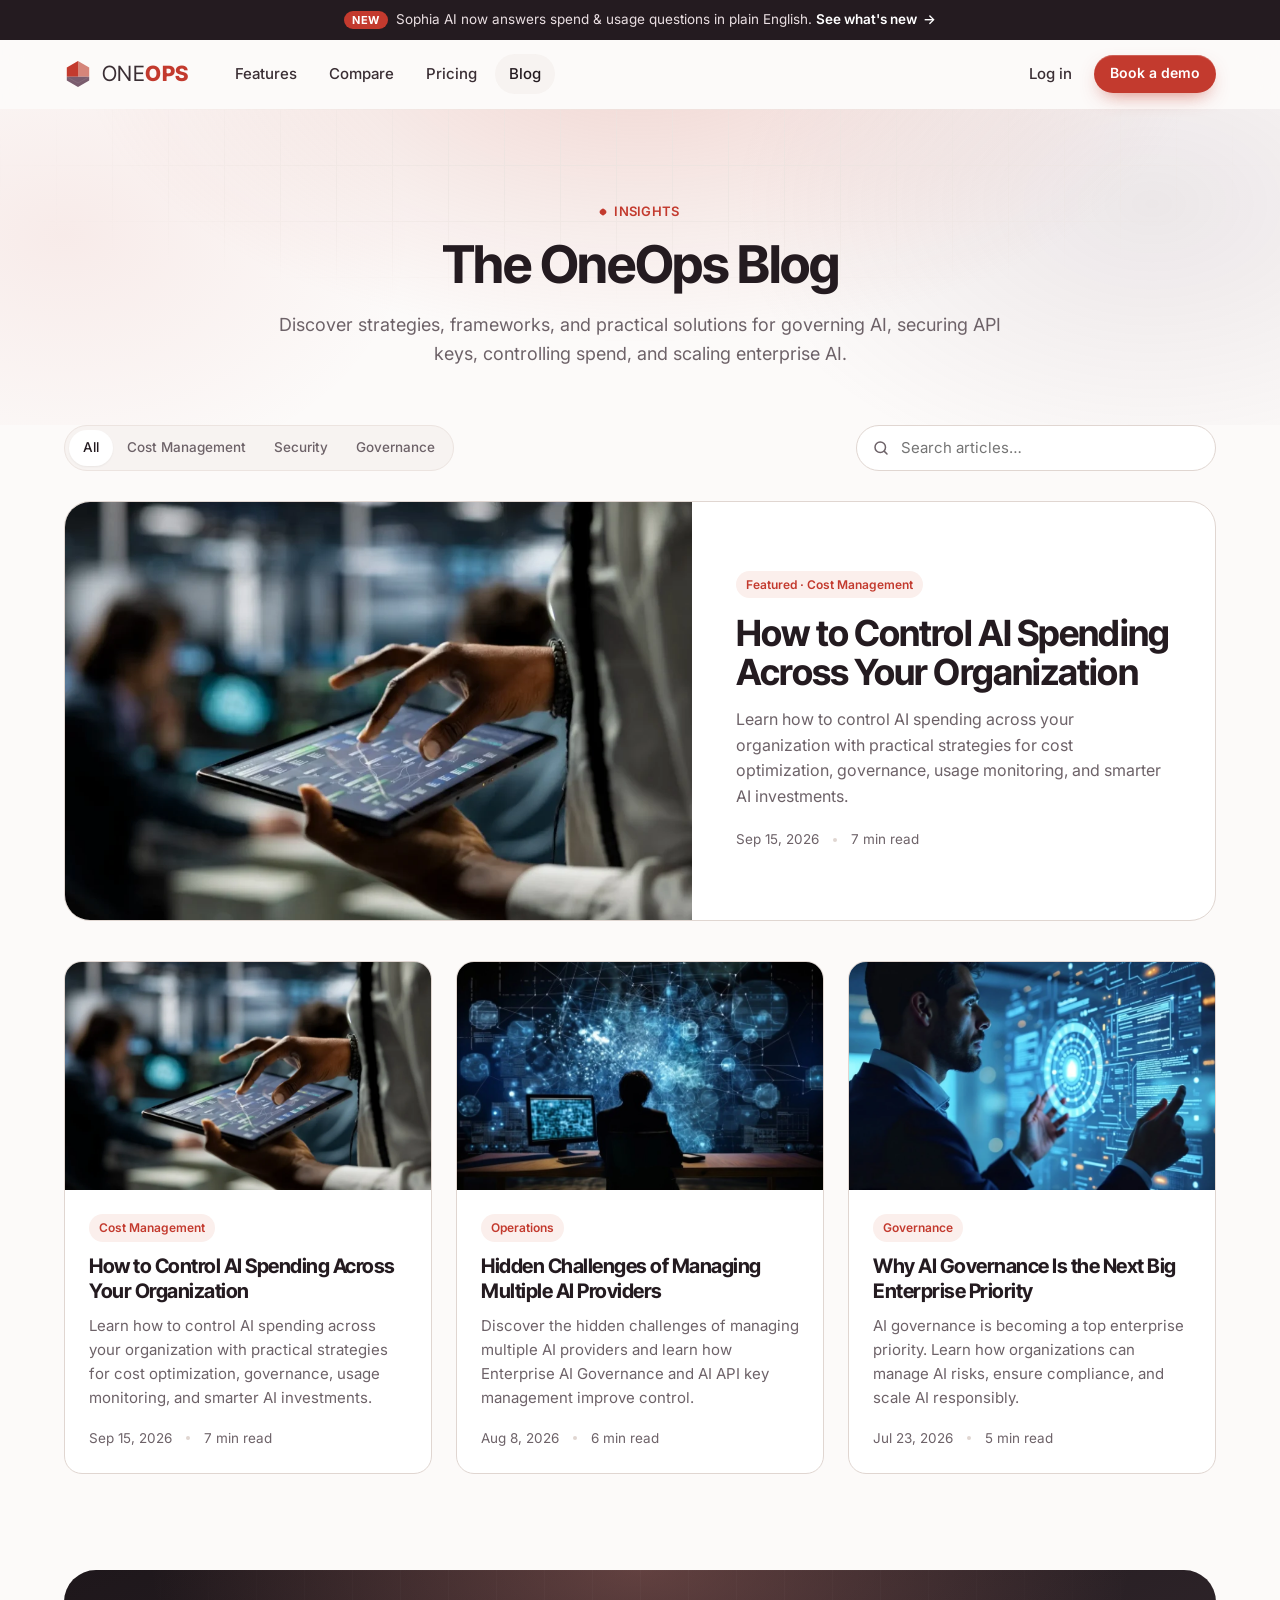
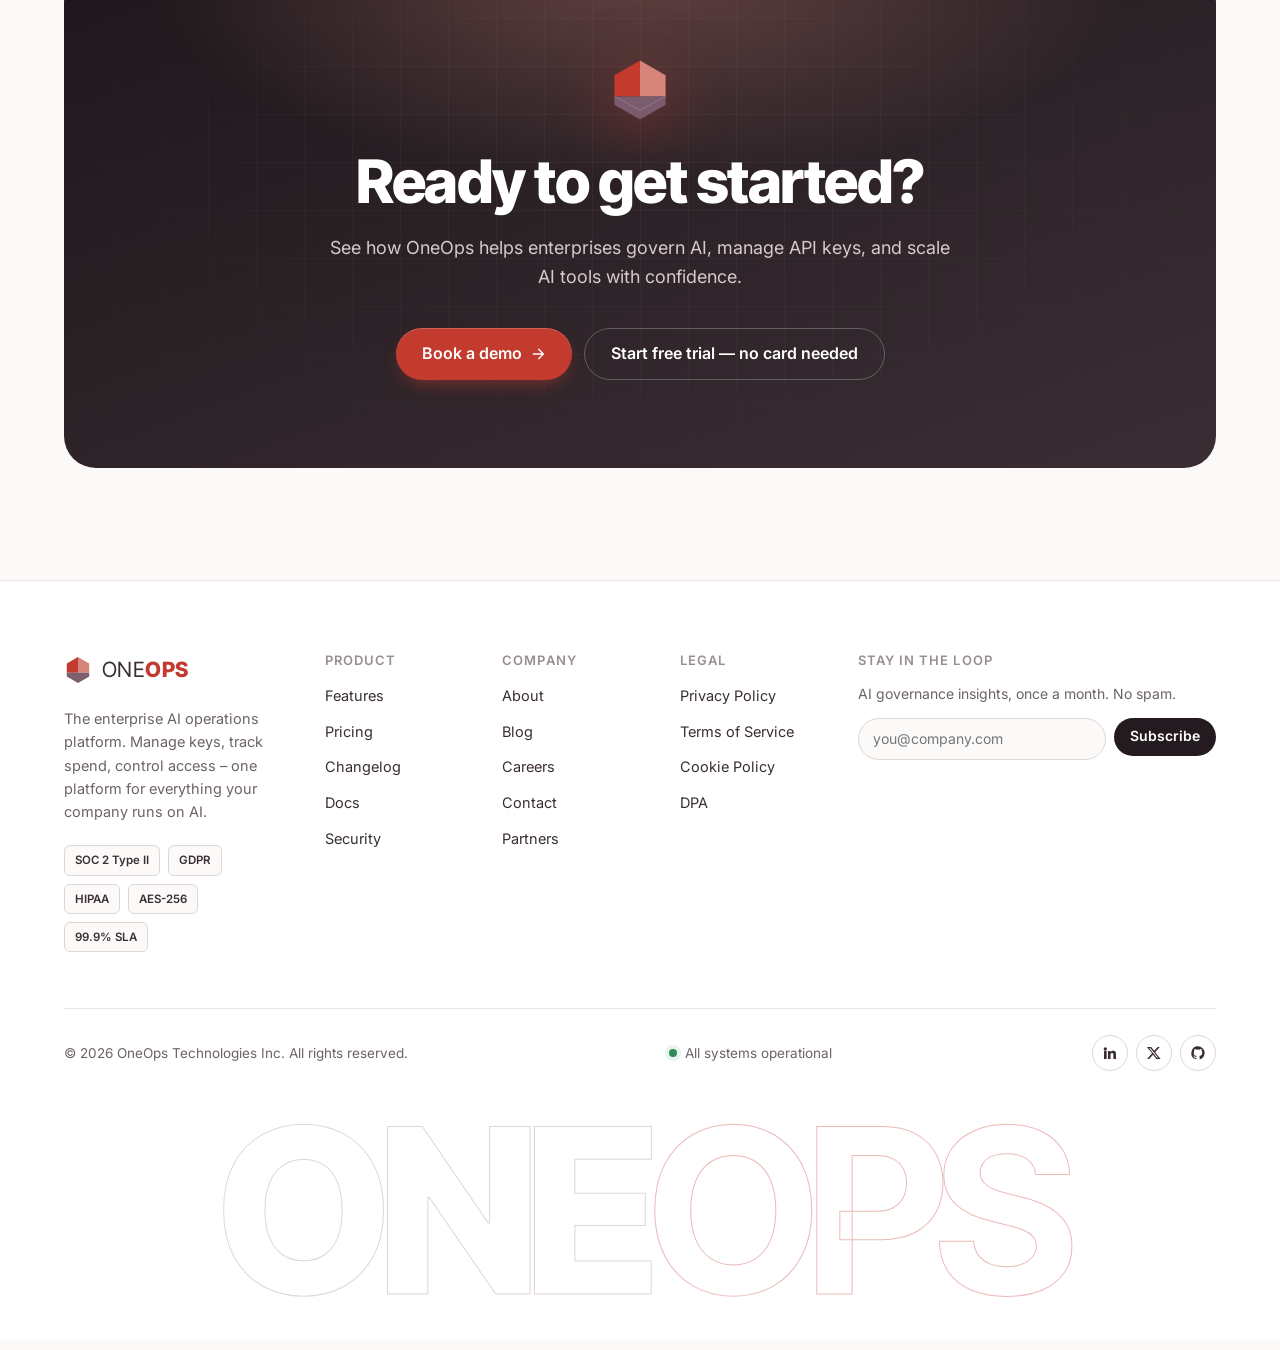
==== blog.html @ 37ca9981 "Add OneOps marketing website (HTML/CSS/JS) Static site for OneOps, the enterprise AI governance plat" ====
<!DOCTYPE html>
<html lang="en">
<head>
  <meta charset="utf-8">
  <meta name="viewport" content="width=device-width, initial-scale=1">
  <title>Blog | OneOps</title>
  <meta name="description" content="Discover strategies, frameworks, and practical solutions for governing AI, securing API keys, controlling spend, and scaling enterprise AI.">
  <meta name="theme-color" content="#C33A2E">
  <link rel="icon" type="image/png" href="img/favicon.png">
  <link rel="preconnect" href="https://fonts.googleapis.com">
  <link rel="preconnect" href="https://fonts.gstatic.com" crossorigin>
  <link href="https://fonts.googleapis.com/css2?family=Inter:wght@400;500;600;700&family=Inter+Tight:wght@500;600;700;800&family=JetBrains+Mono:wght@400;500;600&display=swap" rel="stylesheet">
  <link rel="stylesheet" href="css/style.css">
  <script src="js/main.js" defer></script>
  <script type="application/ld+json">
  {
    "@context": "https://schema.org",
    "@type": "Blog",
    "name": "The OneOps Blog",
    "url": "https://oneops.pro/blog.html",
    "blogPost": [
      {
        "@type": "BlogPosting",
        "headline": "How to Control AI Spending Across Your Organization",
        "datePublished": "2026-09-15",
        "url": "https://oneops.pro/blog/how-to-control-ai-spending-across-your-organization.html"
      },
      {
        "@type": "BlogPosting",
        "headline": "Hidden Challenges of Managing Multiple AI Providers",
        "datePublished": "2026-08-08",
        "url": "https://oneops.pro/blog/hidden-challenges-of-managing-multiple-ai-providers.html"
      },
      {
        "@type": "BlogPosting",
        "headline": "Why AI Governance Is the Next Big Enterprise Priority",
        "datePublished": "2026-07-23",
        "url": "https://oneops.pro/blog/why-ai-governance-is-the-next-big-enterprise-priority.html"
      }
    ]
  }
  </script>
</head>
<body>
<div class="announce">
  <span class="tag">NEW</span><span class="hide-sm">Sophia AI now answers spend &amp; usage questions in plain English. </span><a href="index.html#beyond">See what's new <span aria-hidden="true">→</span></a>
</div>
<header class="nav" id="nav">
  <div class="container nav-inner">
    <a class="logo" href="index.html" aria-label="OneOps home">
      <svg viewBox="0 0 100 100" aria-hidden="true"><path d="M50 4 L90 27 L90 60 L50 60 Z" fill="#D5857A"/><path d="M50 4 L10 27 L10 60 L50 60 Z" fill="#C33A2E"/><path d="M10 60 L50 60 L90 60 L90 73 L50 96 L10 73 Z" fill="#7A5C6E"/><path d="M10 60 L50 82 L90 60" fill="none" stroke="#fff" stroke-opacity=".18" stroke-width="1.5"/></svg>
      <span>ONE</span><b>OPS</b>
    </a>
    <nav class="nav-links" aria-label="Primary">
      <a href="features.html">Features</a>
      <a href="index.html#compare">Compare</a>
      <a href="index.html#pricing">Pricing</a>
      <a href="blog.html" class="active" aria-current="page">Blog</a>
    </nav>
    <div class="nav-cta">
      <a class="login" href="https://app.oneops.pro">Log in</a>
      <button class="btn btn-primary btn-sm" data-open-demo>Book a demo</button>
    </div>
    <button class="nav-toggle" aria-label="Open menu" aria-expanded="false"><span></span></button>
  </div>
</header>

<main>
  <section class="page-hero">
    <div class="hero-bg"></div>
    <div class="hero-grid"></div>
    <div class="container">
      <div class="section-head reveal" style="margin-bottom:0">
        <span class="eyebrow">Insights</span>
        <h1 style="font-size:clamp(32px,4.4vw,52px);margin-top:14px;font-weight:700">The OneOps Blog</h1>
        <p>Discover strategies, frameworks, and practical solutions for governing AI, securing API keys, controlling spend, and scaling enterprise AI.</p>
      </div>
    </div>
  </section>

  <div class="container">
    <div class="blog-tools reveal">
      <div class="seg" role="group" aria-label="Filter by category">
        <button type="button" class="active">All</button>
        <button type="button">Cost Management</button>
        <button type="button">Security</button>
        <button type="button">Governance</button>
      </div>
      <label class="search">
        <svg viewBox="0 0 24 24" fill="none" stroke="currentColor" stroke-width="2" stroke-linecap="round" stroke-linejoin="round" aria-hidden="true"><circle cx="11" cy="11" r="7"/><path d="M20 20l-3.5-3.5"/></svg>
        <span class="sr-only">Search articles</span>
        <input type="search" id="blog-search" placeholder="Search articles…" autocomplete="off">
      </label>
    </div>

    <a class="featured-post reveal" href="blog/how-to-control-ai-spending-across-your-organization.html">
      <div class="img"><img src="img/blog-1-spend-control.webp" alt="How to Control AI Spending Across Your Organization" width="1200" height="750"></div>
      <div class="body">
        <span class="cat">Featured · Cost Management</span>
        <h2>How to Control AI Spending Across Your Organization</h2>
        <p>Learn how to control AI spending across your organization with practical strategies for cost optimization, governance, usage monitoring, and smarter AI investments.</p>
        <div class="post-meta"><time datetime="2026-09-15">Sep 15, 2026</time><span class="sep"></span><span>7 min read</span></div>
      </div>
    </a>

    <div class="post-grid">
      <a class="post-card reveal" href="blog/how-to-control-ai-spending-across-your-organization.html" data-title="how to control ai spending across your organization learn how to control ai spending across your organization with practical strategies for cost optimization, governance, usage monitoring, and smarter ai investments.">
          <div class="img"><img src="img/blog-1-spend-control.webp" alt="How to Control AI Spending Across Your Organization" loading="lazy" width="800" height="500"></div>
          <div class="body">
            <span class="cat">Cost Management</span>
            <h3>How to Control AI Spending Across Your Organization</h3>
            <p>Learn how to control AI spending across your organization with practical strategies for cost optimization, governance, usage monitoring, and smarter AI investments.</p>
            <div class="post-meta"><time datetime="2026-09-15">Sep 15, 2026</time><span class="sep"></span><span>7 min read</span></div>
          </div>
        </a>
      <a class="post-card reveal" href="blog/hidden-challenges-of-managing-multiple-ai-providers.html" data-title="hidden challenges of managing multiple ai providers discover the hidden challenges of managing multiple ai providers and learn how enterprise ai governance and ai api key management improve control.">
          <div class="img"><img src="img/blog-2-multi-provider.webp" alt="Hidden Challenges of Managing Multiple AI Providers" loading="lazy" width="800" height="500"></div>
          <div class="body">
            <span class="cat">Operations</span>
            <h3>Hidden Challenges of Managing Multiple AI Providers</h3>
            <p>Discover the hidden challenges of managing multiple AI providers and learn how Enterprise AI Governance and AI API key management improve control.</p>
            <div class="post-meta"><time datetime="2026-08-08">Aug 8, 2026</time><span class="sep"></span><span>6 min read</span></div>
          </div>
        </a>
      <a class="post-card reveal" href="blog/why-ai-governance-is-the-next-big-enterprise-priority.html" data-title="why ai governance is the next big enterprise priority ai governance is becoming a top enterprise priority. learn how organizations can manage ai risks, ensure compliance, and scale ai responsibly.">
          <div class="img"><img src="img/blog-3-ai-governance.webp" alt="Why AI Governance Is the Next Big Enterprise Priority" loading="lazy" width="800" height="500"></div>
          <div class="body">
            <span class="cat">Governance</span>
            <h3>Why AI Governance Is the Next Big Enterprise Priority</h3>
            <p>AI governance is becoming a top enterprise priority. Learn how organizations can manage AI risks, ensure compliance, and scale AI responsibly.</p>
            <div class="post-meta"><time datetime="2026-07-23">Jul 23, 2026</time><span class="sep"></span><span>5 min read</span></div>
          </div>
        </a>
    </div>
    <p class="no-results">No articles match your search.</p>
  </div>

  <div style="height:96px"></div>
  <section class="cta">
    <div class="container">
      <div class="cta-box reveal">
        <svg class="cta-mark" viewBox="0 0 100 100" aria-hidden="true"><path d="M50 4 L90 27 L90 60 L50 60 Z" fill="#D5857A"/><path d="M50 4 L10 27 L10 60 L50 60 Z" fill="#C33A2E"/><path d="M10 60 L50 60 L90 60 L90 73 L50 96 L10 73 Z" fill="#7A5C6E"/><path d="M10 60 L50 82 L90 60" fill="none" stroke="#fff" stroke-opacity=".18" stroke-width="1.5"/></svg>
        <h2>Ready to get started?</h2>
        <p>See how OneOps helps enterprises govern AI, manage API keys, and scale AI tools with confidence.</p>
        <div class="hero-ctas">
          <button class="btn btn-primary" data-open-demo>Book a demo <svg viewBox="0 0 24 24" fill="none" stroke="currentColor" stroke-width="2" stroke-linecap="round" stroke-linejoin="round"><path d="M5 12h14M13 5l7 7-7 7"/></svg></button>
          <button class="btn btn-outline-light" data-open-demo>Start free trial — no card needed</button>
        </div>
      </div>
    </div>
  </section>
</main>

<footer class="footer">
  <div class="container">
    <div class="footer-top">
      <div class="footer-brand">
        <a class="logo" href="index.html"><svg viewBox="0 0 100 100" aria-hidden="true"><path d="M50 4 L90 27 L90 60 L50 60 Z" fill="#D5857A"/><path d="M50 4 L10 27 L10 60 L50 60 Z" fill="#C33A2E"/><path d="M10 60 L50 60 L90 60 L90 73 L50 96 L10 73 Z" fill="#7A5C6E"/><path d="M10 60 L50 82 L90 60" fill="none" stroke="#fff" stroke-opacity=".18" stroke-width="1.5"/></svg><span>ONE</span><b>OPS</b></a>
        <p>The enterprise AI operations platform. Manage keys, track spend, control access – one platform for everything your company runs on AI.</p>
        <div class="badges"><span>SOC 2 Type II</span><span>GDPR</span><span>HIPAA</span><span>AES-256</span><span>99.9% SLA</span></div>
      </div>
      <div>
        <h4>Product</h4>
        <ul><li><a href="features.html">Features</a></li><li><a href="index.html#pricing">Pricing</a></li><li><a href="#">Changelog</a></li><li><a href="#">Docs</a></li><li><a href="index.html#security">Security</a></li></ul>
      </div>
      <div>
        <h4>Company</h4>
        <ul><li><a href="#">About</a></li><li><a href="blog.html">Blog</a></li><li><a href="#">Careers</a></li><li><a href="#" data-open-demo>Contact</a></li><li><a href="#">Partners</a></li></ul>
      </div>
      <div>
        <h4>Legal</h4>
        <ul><li><a href="#">Privacy Policy</a></li><li><a href="#">Terms of Service</a></li><li><a href="#">Cookie Policy</a></li><li><a href="#">DPA</a></li></ul>
      </div>
      <div class="newsletter">
        <h4>Stay in the loop</h4>
        <p>AI governance insights, once a month. No spam.</p>
        <form class="nl" novalidate>
          <input type="email" placeholder="you@company.com" aria-label="Work email" required>
          <button class="btn btn-dark btn-sm" type="submit">Subscribe</button>
        </form>
        <div class="msg" aria-live="polite"></div>
      </div>
    </div>
    <div class="footer-bottom">
      <span>© <span data-year>2026</span> OneOps Technologies Inc. All rights reserved.</span>
      <span class="status-dot">All systems operational</span>
      <div class="socials">
        <a href="#" aria-label="LinkedIn"><svg viewBox="0 0 24 24" fill="currentColor"><path d="M4.98 3.5a2.5 2.5 0 1 1 0 5 2.5 2.5 0 0 1 0-5zM3 9h4v12H3zM9 9h3.8v1.7h.05c.53-1 1.83-2.05 3.77-2.05C20.6 8.65 21 11.2 21 14.5V21h-4v-5.8c0-1.4 0-3.2-1.95-3.2S12.8 13.5 12.8 15.1V21H9z"/></svg></a>
        <a href="#" aria-label="X"><svg viewBox="0 0 24 24" fill="currentColor"><path d="M17.5 3h3.2l-7 8 8.2 10h-6.4l-5-6.2L4.8 21H1.6l7.5-8.6L1.2 3h6.6l4.5 5.7zm-1.1 16.2h1.8L6.7 4.7H4.8z"/></svg></a>
        <a href="#" aria-label="GitHub"><svg viewBox="0 0 24 24" fill="currentColor"><path d="M12 2a10 10 0 0 0-3.16 19.49c.5.09.68-.22.68-.48v-1.7c-2.78.6-3.37-1.34-3.37-1.34-.45-1.16-1.11-1.47-1.11-1.47-.91-.62.07-.6.07-.6 1 .07 1.53 1.03 1.53 1.03.9 1.52 2.34 1.08 2.91.83.09-.65.35-1.08.63-1.33-2.22-.25-4.55-1.11-4.55-4.94 0-1.09.39-1.98 1.03-2.68-.1-.25-.45-1.27.1-2.64 0 0 .84-.27 2.75 1.02a9.6 9.6 0 0 1 5 0c1.91-1.3 2.75-1.02 2.75-1.02.55 1.37.2 2.39.1 2.64.64.7 1.03 1.59 1.03 2.68 0 3.84-2.34 4.68-4.57 4.93.36.31.68.92.68 1.85v2.74c0 .27.18.58.69.48A10 10 0 0 0 12 2z"/></svg></a>
      </div>
    </div>
    <div class="footer-word" aria-hidden="true">ONE<b>OPS</b></div>
  </div>
</footer>

<div class="modal" id="demo-modal" role="dialog" aria-modal="true" aria-labelledby="demo-title" aria-hidden="true">
  <div class="modal-backdrop" data-close-modal></div>
  <div class="modal-dialog">
    <button class="modal-close" data-close-modal aria-label="Close"><svg viewBox="0 0 24 24" fill="none" stroke="currentColor" stroke-width="2.2" stroke-linecap="round"><path d="M6 6l12 12M18 6L6 18"/></svg></button>
    <aside class="modal-aside">
      <a class="logo" style="color:#fff"><svg viewBox="0 0 100 100" aria-hidden="true"><path d="M50 4 L90 27 L90 60 L50 60 Z" fill="#D5857A"/><path d="M50 4 L10 27 L10 60 L50 60 Z" fill="#C33A2E"/><path d="M10 60 L50 60 L90 60 L90 73 L50 96 L10 73 Z" fill="#7A5C6E"/><path d="M10 60 L50 82 L90 60" fill="none" stroke="#fff" stroke-opacity=".18" stroke-width="1.5"/></svg><span>ONE</span><b style="color:var(--salmon)">OPS</b></a>
      <h3>Get early access to OneOps</h3>
      <p>Be among the first to manage your enterprise AI stack.</p>
      <ul>
        <li><svg viewBox="0 0 24 24" fill="none" stroke="currentColor" stroke-width="2.4" stroke-linecap="round" stroke-linejoin="round"><path d="M20 6L9 17l-5-5"/></svg>A personalised 30-minute walkthrough</li>
        <li><svg viewBox="0 0 24 24" fill="none" stroke="currentColor" stroke-width="2.4" stroke-linecap="round" stroke-linejoin="round"><path d="M20 6L9 17l-5-5"/></svg>14-day free trial, no credit card required</li>
        <li><svg viewBox="0 0 24 24" fill="none" stroke="currentColor" stroke-width="2.4" stroke-linecap="round" stroke-linejoin="round"><path d="M20 6L9 17l-5-5"/></svg>Connect your first provider in minutes</li>
      </ul>
      <div class="mq">“We caught a $4,000 overage before it happened.”<b>Morgan K. · CTO, Series B SaaS</b></div>
    </aside>
    <div class="modal-form">
      <h4 id="demo-title">Book your demo</h4>
      <p>Tell us a little about your team and we’ll be in touch within one business day.</p>
      <form id="demo-form" novalidate>
        <div class="form-grid">
          <div class="field"><label for="f-name">Full name <i>*</i></label><input id="f-name" name="name" required autocomplete="name"><div class="err">Please enter your name.</div></div>
          <div class="field"><label for="f-email">Work email <i>*</i></label><input id="f-email" name="email" type="email" required autocomplete="email"><div class="err">Please enter a valid work email.</div></div>
          <div class="field"><label for="f-company">Company name <i>*</i></label><input id="f-company" name="company" required autocomplete="organization"><div class="err">Please enter your company.</div></div>
          <div class="field"><label for="f-role">Job title / role <i>*</i></label><input id="f-role" name="role" required placeholder="CTO, CISO, Head of IT…"><div class="err">Please enter your role.</div></div>
          <div class="field"><label for="f-phone">Phone number</label><input id="f-phone" name="phone" type="tel" autocomplete="tel"></div>
          <div class="field"><label for="f-site">Website</label><input id="f-site" name="website" placeholder="company.com"></div>
          <div class="field full"><label for="f-msg">Requirements</label><textarea id="f-msg" name="message" placeholder="AI governance, spend or compliance needs…"></textarea></div>
        </div>
        <div class="form-foot">
          <button class="btn btn-primary btn-block" type="submit">Request my demo</button>
          <small>By submitting, you agree to our Privacy Policy. We never share your data.</small>
        </div>
      </form>
      <div class="form-success" aria-live="polite">
        <div class="ok"><svg viewBox="0 0 24 24" fill="none" stroke="currentColor" stroke-width="2.6" stroke-linecap="round" stroke-linejoin="round"><path d="M20 6L9 17l-5-5"/></svg></div>
        <h4>You’re on the list!</h4>
        <p>Thanks — our team will reach out within one business day to schedule your demo.</p>
      </div>
    </div>
  </div>
</div>
</body>
</html>
---- css/style.css ----
/* =========================================================
   OneOps — Enterprise AI Governance Platform
   Palette derived from the OneOps logo
   ========================================================= */
:root {
  /* Brand (from logo) */
  --red: #C33A2E;
  --red-600: #A72F24;
  --red-700: #8C261D;
  --salmon: #D5857A;
  --blush: #F4DEDA;
  --blush-2: #FBEFEC;
  --mauve: #7A5C6E;
  --charcoal: #3A2E34;
  --cream: #F7F3F1;

  /* Neutrals */
  --bg: #FCFAF9;
  --surface: #FFFFFF;
  --surface-2: #F7F3F1;
  --ink: #241B20;
  --ink-2: #3A2E34;
  --muted: #6D6268;
  --muted-2: #988D92;
  --line: #ECE4E0;
  --line-2: #E0D6D1;

  /* Dark sections */
  --night: #1E171B;
  --night-2: #2A2126;
  --night-3: #3A2E34;
  --night-line: rgba(255, 255, 255, .09);
  --night-muted: #B7A9AF;

  /* Status */
  --ok: #2E8B57;
  --ok-bg: #E6F4EC;
  --warn: #B7791F;
  --warn-bg: #FCF1DE;

  --font: "Inter", system-ui, -apple-system, "Segoe UI", Roboto, sans-serif;
  --font-display: "Inter Tight", "Inter", system-ui, sans-serif;
  --font-mono: "JetBrains Mono", ui-monospace, SFMono-Regular, Menlo, monospace;

  --r-sm: 8px;
  --r: 12px;
  --r-lg: 18px;
  --r-xl: 26px;
  --shadow-sm: 0 1px 2px rgba(36, 27, 32, .06);
  --shadow: 0 1px 2px rgba(36, 27, 32, .05), 0 8px 24px -8px rgba(36, 27, 32, .12);
  --shadow-lg: 0 2px 4px rgba(36, 27, 32, .04), 0 30px 60px -20px rgba(58, 46, 52, .30);
  --container: 1200px;
  --ease: cubic-bezier(.2, .7, .2, 1);
}

*, *::before, *::after { box-sizing: border-box; }
html { scroll-behavior: smooth; -webkit-text-size-adjust: 100%; }
body {
  margin: 0;
  font-family: var(--font);
  font-size: 16px;
  line-height: 1.6;
  color: var(--ink);
  background: var(--bg);
  -webkit-font-smoothing: antialiased;
  text-rendering: optimizeLegibility;
  overflow-x: hidden;
}
img, svg, video { display: block; max-width: 100%; }
a { color: inherit; text-decoration: none; }
button { font: inherit; color: inherit; cursor: pointer; border: 0; background: none; }
input, select, textarea { font: inherit; color: inherit; }
h1, h2, h3, h4 { font-family: var(--font-display); color: var(--ink); margin: 0; letter-spacing: -0.025em; line-height: 1.1; }
p { margin: 0; }
ul { margin: 0; padding: 0; list-style: none; }
::selection { background: var(--blush); color: var(--red-700); }
:focus-visible { outline: 2px solid var(--red); outline-offset: 3px; border-radius: 6px; }

.container { width: 100%; max-width: var(--container); margin: 0 auto; padding: 0 24px; }
.sr-only { position: absolute; width: 1px; height: 1px; overflow: hidden; clip: rect(0 0 0 0); white-space: nowrap; }

/* ---------- Typography helpers ---------- */
.eyebrow {
  display: inline-flex; align-items: center; gap: 8px;
  font-size: 13px; font-weight: 600; letter-spacing: .02em;
  color: var(--red);
  text-transform: uppercase;
}
.eyebrow::before { content: ""; width: 6px; height: 6px; border-radius: 2px; background: currentColor; transform: rotate(45deg); }
.section-head { max-width: 760px; margin: 0 auto 56px; text-align: center; }
.section-head.left { margin-left: 0; text-align: left; }
.section-head h2 { font-size: clamp(32px, 4.4vw, 52px); margin-top: 14px; font-weight: 700; }
.section-head p { margin-top: 18px; font-size: 18px; color: var(--muted); }
.text-red { color: var(--red); }
.grad-text {
  background: linear-gradient(100deg, var(--red) 10%, var(--salmon) 55%, var(--mauve) 100%);
  -webkit-background-clip: text; background-clip: text; color: transparent;
}

/* ---------- Buttons ---------- */
.btn {
  display: inline-flex; align-items: center; justify-content: center; gap: 8px;
  height: 46px; padding: 0 22px; border-radius: 999px;
  font-weight: 600; font-size: 15px; white-space: nowrap;
  transition: transform .2s var(--ease), background .2s, box-shadow .2s, color .2s, border-color .2s;
}
.btn svg { width: 16px; height: 16px; transition: transform .2s var(--ease); }
.btn:hover svg { transform: translateX(3px); }
.btn-primary { background: var(--red); color: #fff; box-shadow: 0 1px 0 rgba(255,255,255,.2) inset, 0 8px 20px -8px rgba(195, 58, 46, .7); }
.btn-primary:hover { background: var(--red-600); transform: translateY(-1px); }
.btn-dark { background: var(--ink); color: #fff; }
.btn-dark:hover { background: var(--charcoal); transform: translateY(-1px); }
.btn-ghost { background: var(--surface); color: var(--ink); border: 1px solid var(--line-2); }
.btn-ghost:hover { border-color: var(--ink); }
.btn-light { background: #fff; color: var(--ink); }
.btn-light:hover { background: var(--cream); transform: translateY(-1px); }
.btn-outline-light { color: #fff; border: 1px solid rgba(255,255,255,.25); }
.btn-outline-light:hover { border-color: #fff; }
.btn-sm { height: 38px; padding: 0 16px; font-size: 14px; }
.btn-block { width: 100%; }

/* ---------- Announcement + Nav ---------- */
.announce {
  background: var(--ink); color: #EADFE2; font-size: 13.5px; text-align: center;
  padding: 9px 16px;
}
.announce a { color: #fff; font-weight: 600; display: inline-flex; gap: 6px; align-items: center; }
.announce a:hover { text-decoration: underline; }
.announce .tag { background: var(--red); color: #fff; border-radius: 999px; padding: 2px 8px; font-size: 11px; font-weight: 700; margin-right: 8px; letter-spacing: .04em; }

.nav {
  position: sticky; top: 0; z-index: 50;
  background: rgba(252, 250, 249, .78);
  backdrop-filter: saturate(160%) blur(14px);
  -webkit-backdrop-filter: saturate(160%) blur(14px);
  border-bottom: 1px solid transparent;
  transition: border-color .2s, background .2s;
}
.nav.scrolled { border-bottom-color: var(--line); background: rgba(252, 250, 249, .92); }
.nav-inner { display: flex; align-items: center; height: 68px; gap: 32px; }
.logo { display: inline-flex; align-items: center; gap: 10px; font-family: var(--font-display); font-size: 21px; letter-spacing: .02em; color: var(--ink-2); }
.logo svg { width: 28px; height: 28px; }
.logo b { color: var(--red); font-weight: 800; margin-left: -10px; }
.logo .wm { font-weight: 400; }
.nav-links { display: flex; gap: 4px; margin-right: auto; }
.nav-links a { padding: 8px 14px; border-radius: 999px; font-size: 15px; font-weight: 500; color: var(--ink-2); transition: background .2s, color .2s; }
.nav-links a:hover, .nav-links a.active { background: var(--surface-2); color: var(--ink); }
.nav-cta { display: flex; align-items: center; gap: 10px; }
.nav-cta .login { font-size: 15px; font-weight: 500; padding: 8px 12px; color: var(--ink-2); }
.nav-cta .login:hover { color: var(--red); }
.nav-toggle { display: none; width: 42px; height: 42px; border-radius: 10px; align-items: center; justify-content: center; margin-left: auto; }
.nav-toggle span, .nav-toggle span::before, .nav-toggle span::after { display: block; width: 20px; height: 2px; background: var(--ink); border-radius: 2px; position: relative; transition: transform .25s, background .25s; }
.nav-toggle span::before, .nav-toggle span::after { content: ""; position: absolute; left: 0; }
.nav-toggle span::before { top: -6px; }
.nav-toggle span::after { top: 6px; }
.nav.open .nav-toggle span { background: transparent; }
.nav.open .nav-toggle span::before { transform: translateY(6px) rotate(45deg); }
.nav.open .nav-toggle span::after { transform: translateY(-6px) rotate(-45deg); }

/* ---------- Hero ---------- */
.hero { position: relative; padding: 84px 0 40px; overflow: hidden; }
.hero-bg {
  position: absolute; inset: 0; z-index: -1; pointer-events: none;
  background:
    radial-gradient(800px 420px at 50% -60px, rgba(213, 133, 122, .30), transparent 70%),
    radial-gradient(600px 400px at 90% 30%, rgba(122, 92, 110, .12), transparent 70%),
    radial-gradient(500px 360px at 5% 40%, rgba(195, 58, 46, .08), transparent 70%);
}
.hero-grid {
  position: absolute; inset: 0; z-index: -1; pointer-events: none;
  background-image: linear-gradient(var(--line) 1px, transparent 1px), linear-gradient(90deg, var(--line) 1px, transparent 1px);
  background-size: 56px 56px;
  mask-image: radial-gradient(ellipse 70% 55% at 50% 20%, #000 20%, transparent 75%);
  -webkit-mask-image: radial-gradient(ellipse 70% 55% at 50% 20%, #000 20%, transparent 75%);
  opacity: .7;
}
.hero-copy { text-align: center; max-width: 1060px; margin: 0 auto; }
.pill {
  display: inline-flex; align-items: center; gap: 10px;
  padding: 6px 14px 6px 6px; border-radius: 999px;
  background: var(--surface); border: 1px solid var(--line-2);
  font-size: 13.5px; font-weight: 500; color: var(--ink-2);
  box-shadow: var(--shadow-sm);
}
.pill .dot { background: var(--blush); color: var(--red); font-weight: 700; padding: 3px 10px; border-radius: 999px; font-size: 12px; }
.hero h1 { font-size: clamp(42px, 7vw, 84px); font-weight: 800; margin: 26px 0 0; letter-spacing: -0.04em; line-height: 1.02; }
.hero .lede { font-size: clamp(17px, 1.6vw, 20px); color: var(--muted); max-width: 720px; margin: 24px auto 0; }
.hero-ctas { display: flex; gap: 12px; justify-content: center; margin-top: 34px; flex-wrap: wrap; }
.hero-ctas .btn { height: 52px; padding: 0 26px; font-size: 16px; }
.hero-note { margin-top: 18px; font-size: 13.5px; color: var(--muted-2); display: flex; justify-content: center; gap: 18px; flex-wrap: wrap; }
.hero-note span { display: inline-flex; align-items: center; gap: 6px; }
.hero-note svg { width: 15px; height: 15px; color: var(--ok); }

/* ---------- App mockup (shared) ---------- */
.app-frame {
  position: relative; margin: 64px auto 0; max-width: 1120px;
  background: var(--surface); border: 1px solid var(--line-2); border-radius: var(--r-xl);
  box-shadow: var(--shadow-lg); overflow: hidden;
}
.app-frame::before {
  content: ""; position: absolute; inset: -1px; border-radius: inherit; pointer-events: none;
  background: linear-gradient(180deg, rgba(255,255,255,.6), transparent 30%);
}
.app-top { display: flex; align-items: center; gap: 14px; padding: 12px 18px; border-bottom: 1px solid var(--line); background: var(--surface-2); }
.dots { display: flex; gap: 6px; }
.dots i { width: 11px; height: 11px; border-radius: 50%; background: var(--line-2); }
.dots i:nth-child(1) { background: #E8A49B; } .dots i:nth-child(2) { background: #E9CDA0; } .dots i:nth-child(3) { background: #B9D3BF; }
.app-url { flex: 1; max-width: 360px; margin: 0 auto; background: var(--surface); border: 1px solid var(--line); border-radius: 8px; padding: 5px 12px; font-size: 12.5px; color: var(--muted); text-align: center; font-family: var(--font-mono); }
.app-body { display: grid; grid-template-columns: 210px 1fr; min-height: 460px; }
.app-side { border-right: 1px solid var(--line); padding: 18px 12px; background: #FDFBFA; }
.app-side .brand { display: flex; align-items: center; gap: 8px; padding: 4px 10px 18px; font-family: var(--font-display); font-size: 14px; letter-spacing: .06em; color: var(--ink-2); }
.app-side .brand svg { width: 20px; height: 20px; }
.app-side .brand b { color: var(--red); }
.app-tab { display: flex; width: 100%; align-items: center; gap: 10px; padding: 9px 10px; border-radius: 8px; font-size: 13.5px; color: var(--muted); font-weight: 500; text-align: left; transition: background .15s, color .15s; }
.app-tab svg { width: 16px; height: 16px; flex: none; }
.app-tab:hover { background: var(--surface-2); color: var(--ink); }
.app-tab.active { background: var(--blush-2); color: var(--red); }
.app-side .side-foot { margin-top: 24px; padding: 12px; border-radius: 10px; background: var(--surface-2); font-size: 12px; color: var(--muted); }
.app-side .side-foot b { display: block; color: var(--ink); font-size: 13px; margin-bottom: 6px; }
.app-main { padding: 22px 24px; min-width: 0; }
.app-view { display: none; animation: fadeUp .4s var(--ease); }
.app-view.active { display: block; }
.view-head { display: flex; align-items: center; justify-content: space-between; margin-bottom: 18px; gap: 12px; }
.view-head h4 { font-size: 18px; letter-spacing: -0.01em; }
.view-head .sub { font-size: 12.5px; color: var(--muted); }
.chip { display: inline-flex; align-items: center; gap: 6px; padding: 4px 10px; border-radius: 999px; font-size: 12px; font-weight: 600; border: 1px solid var(--line); background: var(--surface); color: var(--ink-2); white-space: nowrap; }
.chip.ok { background: var(--ok-bg); color: var(--ok); border-color: transparent; }
.chip.warn { background: var(--warn-bg); color: var(--warn); border-color: transparent; }
.chip.red { background: var(--blush-2); color: var(--red); border-color: transparent; }
.chip.ok::before, .chip.warn::before, .chip.red::before { content: ""; width: 6px; height: 6px; border-radius: 50%; background: currentColor; }

.stat-row { display: grid; grid-template-columns: repeat(4, 1fr); gap: 12px; }
.stat { border: 1px solid var(--line); border-radius: var(--r); padding: 14px; background: var(--surface); }
.stat .k { font-size: 11.5px; color: var(--muted); font-weight: 600; text-transform: uppercase; letter-spacing: .05em; }
.stat .v { font-family: var(--font-display); font-size: 26px; font-weight: 700; margin-top: 6px; letter-spacing: -0.02em; }
.stat .d { font-size: 12px; color: var(--muted); margin-top: 2px; }
.stat .d.up { color: var(--red); }
.meter { height: 6px; border-radius: 99px; background: var(--surface-2); margin-top: 10px; overflow: hidden; }
.meter i { display: block; height: 100%; border-radius: inherit; background: linear-gradient(90deg, var(--salmon), var(--red)); width: 0; transition: width 1.2s var(--ease); }
.panels { display: grid; grid-template-columns: 1.1fr 1fr; gap: 12px; margin-top: 12px; }
.panel { border: 1px solid var(--line); border-radius: var(--r); padding: 16px; background: var(--surface); min-width: 0; }
.panel h5 { margin: 0 0 14px; font-size: 13px; font-weight: 600; color: var(--ink-2); display: flex; justify-content: space-between; align-items: center; }
.panel h5 span { color: var(--muted); font-weight: 500; }

.bars { display: flex; align-items: flex-end; gap: 14px; height: 150px; padding-top: 10px; }
.bars .bar { flex: 1; display: flex; flex-direction: column; align-items: center; gap: 8px; height: 100%; justify-content: flex-end; }
.bars .bar i { width: 100%; max-width: 54px; border-radius: 8px 8px 3px 3px; background: linear-gradient(180deg, var(--salmon), var(--red)); height: 0; transition: height 1s var(--ease); position: relative; }
.bars .bar:nth-child(2) i { background: linear-gradient(180deg, #E3A79F, var(--salmon)); }
.bars .bar:nth-child(3) i { background: linear-gradient(180deg, #A68595, var(--mauve)); }
.bars .bar:nth-child(4) i { background: linear-gradient(180deg, #6E5A64, var(--charcoal)); }
.bars .bar b { font-size: 12px; font-weight: 600; }
.bars .bar span { font-size: 11.5px; color: var(--muted); }

.keylist li { display: flex; align-items: center; gap: 10px; padding: 10px 0; border-top: 1px solid var(--line); font-size: 13px; }
.keylist li:first-child { border-top: 0; padding-top: 0; }
.keylist .prov { width: 30px; height: 30px; border-radius: 8px; display: grid; place-items: center; font-size: 11px; font-weight: 700; color: #fff; flex: none; }
.keylist .meta { flex: 1; min-width: 0; }
.keylist .meta b { display: block; font-weight: 600; }
.keylist .meta code { font-family: var(--font-mono); font-size: 11.5px; color: var(--muted); }
.p-anth { background: #C9785F; } .p-goog { background: #5B7FC9; } .p-oai { background: #2B2B2B; } .p-aws { background: #D9892B; } .p-az { background: #3C78C2; } .p-mis { background: #E2603A; } .p-groq { background: #7A5C6E; }

.table { width: 100%; border-collapse: collapse; font-size: 13px; }
.table th { text-align: left; font-size: 11.5px; text-transform: uppercase; letter-spacing: .05em; color: var(--muted); font-weight: 600; padding: 0 10px 10px; border-bottom: 1px solid var(--line); }
.table td { padding: 12px 10px; border-bottom: 1px solid var(--line); vertical-align: middle; }
.table tr:last-child td { border-bottom: 0; }
.table .name { display: flex; align-items: center; gap: 10px; font-weight: 600; }
.table code { font-family: var(--font-mono); font-size: 11.5px; color: var(--muted); }
.table-wrap { overflow-x: auto; }

.team-grid { display: grid; grid-template-columns: repeat(3, 1fr); gap: 12px; }
.team-card { border: 1px solid var(--line); border-radius: var(--r); padding: 14px; background: var(--surface); }
.team-card .t { display: flex; align-items: center; gap: 10px; margin-bottom: 12px; }
.team-card .badge { width: 36px; height: 36px; border-radius: 10px; display: grid; place-items: center; font-weight: 700; font-size: 11px; letter-spacing: .04em; color: #fff; }
.team-card .t b { display: block; font-size: 14px; }
.team-card .t span { font-size: 12px; color: var(--muted); }
.team-card .models { display: flex; flex-direction: column; gap: 6px; }
.team-card .models span { display: flex; align-items: center; justify-content: space-between; font-size: 12.5px; padding: 7px 10px; border-radius: 8px; background: var(--surface-2); }
.toggle { width: 26px; height: 15px; border-radius: 99px; background: var(--ok); position: relative; flex: none; }
.toggle::after { content: ""; position: absolute; top: 2px; right: 2px; width: 11px; height: 11px; border-radius: 50%; background: #fff; }

.hbars li { display: grid; grid-template-columns: minmax(90px, 130px) 1fr 64px; align-items: center; gap: 12px; font-size: 13px; padding: 7px 0; }
.hbars .track { height: 10px; border-radius: 99px; background: var(--surface-2); overflow: hidden; }
.hbars .track i { display: block; height: 100%; border-radius: inherit; background: linear-gradient(90deg, var(--salmon), var(--red)); width: 0; transition: width 1.1s var(--ease); }
.hbars li b { text-align: right; font-weight: 600; }

.alert-box { display: flex; gap: 12px; align-items: flex-start; padding: 12px 14px; border-radius: var(--r); background: var(--warn-bg); color: #7A5214; font-size: 13px; margin-top: 12px; }
.alert-box svg { width: 18px; height: 18px; flex: none; margin-top: 1px; }

/* ---------- Logo strip ---------- */
.logos { padding: 56px 0 24px; }
.logos p { text-align: center; font-size: 13.5px; color: var(--muted); font-weight: 500; }
.marquee { position: relative; overflow: hidden; margin-top: 22px; mask-image: linear-gradient(90deg, transparent, #000 12%, #000 88%, transparent); -webkit-mask-image: linear-gradient(90deg, transparent, #000 12%, #000 88%, transparent); }
.marquee-track { display: flex; gap: 56px; width: max-content; animation: marquee 38s linear infinite; }
.marquee:hover .marquee-track { animation-play-state: paused; }
.marquee-item { display: inline-flex; align-items: center; gap: 10px; font-family: var(--font-display); font-weight: 700; font-size: 20px; color: var(--muted-2); letter-spacing: -0.01em; white-space: nowrap; transition: color .2s; }
.marquee-item:hover { color: var(--ink-2); }
.marquee-item i { width: 26px; height: 26px; border-radius: 7px; display: grid; place-items: center; background: var(--surface-2); border: 1px solid var(--line); font-style: normal; font-size: 12px; color: var(--ink-2); }
@keyframes marquee { to { transform: translateX(-50%); } }

/* ---------- Stats band ---------- */
.stats-band { padding: 40px 0 16px; }
.stats-grid { display: grid; grid-template-columns: repeat(4, 1fr); border: 1px solid var(--line); border-radius: var(--r-lg); background: var(--surface); overflow: hidden; }
.stats-grid > div { padding: 28px 26px; border-left: 1px solid var(--line); }
.stats-grid > div:first-child { border-left: 0; }
.stats-grid .n { font-family: var(--font-display); font-size: 40px; font-weight: 800; letter-spacing: -0.03em; color: var(--ink); }
.stats-grid .n em { font-style: normal; color: var(--red); }
.stats-grid .l { color: var(--muted); font-size: 14.5px; margin-top: 4px; }

/* ---------- Sections ---------- */
.section { padding: 112px 0; position: relative; }
.section.tight { padding: 80px 0; }
.section.alt { background: var(--surface-2); }
.section.dark { background: var(--night); color: #EFE7EA; }
.section.dark h2, .section.dark h3, .section.dark h4 { color: #fff; }
.section.dark .section-head p { color: var(--night-muted); }
.section.dark .eyebrow { color: var(--salmon); }

/* Problem */
.problem-grid { display: grid; grid-template-columns: repeat(3, 1fr); gap: 20px; }
.problem-card {
  position: relative; padding: 30px; border-radius: var(--r-lg);
  background: var(--night-2); border: 1px solid var(--night-line);
  transition: transform .3s var(--ease), border-color .3s;
  overflow: hidden;
}
.problem-card:hover { transform: translateY(-4px); border-color: rgba(213, 133, 122, .4); }
.problem-card .ic { width: 46px; height: 46px; border-radius: 12px; display: grid; place-items: center; background: rgba(195, 58, 46, .16); color: var(--salmon); margin-bottom: 22px; }
.problem-card .ic svg { width: 22px; height: 22px; }
.problem-card h3 { font-size: 21px; margin-bottom: 10px; }
.problem-card p { color: var(--night-muted); font-size: 15.5px; }
.problem-card .num { position: absolute; top: 22px; right: 26px; font-family: var(--font-mono); font-size: 12px; color: rgba(255,255,255,.3); }
.problem-quote { margin-top: 28px; display: flex; align-items: center; justify-content: center; gap: 14px; color: var(--night-muted); font-size: 15px; text-align: center; flex-wrap: wrap; }
.problem-quote strong { color: #fff; font-weight: 600; }

/* Feature rows */
.feature { display: grid; grid-template-columns: 1fr 1.1fr; gap: 72px; align-items: center; padding: 56px 0; }
.feature + .feature { border-top: 1px dashed var(--line-2); }
.feature.reverse .feature-copy { order: 2; }
.feature > *, .split-hero > *, .tabs-wrap > *, .roi > * { min-width: 0; }
.feature-visual .card { overflow-x: auto; }
.feature-copy .tagline { display: inline-flex; align-items: center; gap: 10px; font-family: var(--font-mono); font-size: 12.5px; color: var(--red); font-weight: 500; letter-spacing: .02em; }
.feature-copy .tagline b { display: grid; place-items: center; width: 26px; height: 26px; border-radius: 7px; background: var(--blush-2); font-weight: 700; }
.feature-copy h3 { font-size: clamp(28px, 3.2vw, 40px); margin: 16px 0; font-weight: 700; }
.feature-copy > p { color: var(--muted); font-size: 17px; }
.checks { margin-top: 26px; display: grid; gap: 12px; }
.checks li { display: flex; gap: 12px; align-items: flex-start; font-size: 15.5px; color: var(--ink-2); }
.checks li svg { width: 20px; height: 20px; flex: none; color: var(--red); margin-top: 2px; }
.feature-visual { position: relative; }
.feature-visual .card {
  background: var(--surface); border: 1px solid var(--line-2); border-radius: var(--r-lg);
  box-shadow: var(--shadow); padding: 22px; position: relative; z-index: 1;
}
.feature-visual::before {
  content: ""; position: absolute; inset: 10% -6% -8% 8%; z-index: 0; border-radius: var(--r-xl);
  background: radial-gradient(closest-side, rgba(213, 133, 122, .35), transparent);
  filter: blur(10px);
}
.floating {
  position: absolute; z-index: 2; background: var(--surface); border: 1px solid var(--line-2); border-radius: var(--r);
  box-shadow: var(--shadow); padding: 10px 14px; font-size: 13px; display: flex; align-items: center; gap: 10px;
  animation: float 6s ease-in-out infinite;
}
.floating .fi { width: 30px; height: 30px; border-radius: 8px; display: grid; place-items: center; background: var(--blush-2); color: var(--red); }
.floating .fi svg { width: 16px; height: 16px; }
.floating b { display: block; font-size: 13px; }
.floating span { color: var(--muted); font-size: 12px; }
@keyframes float { 50% { transform: translateY(-8px); } }

/* DLP demo */
.dlp { font-size: 14px; }
.dlp .prompt { background: var(--surface-2); border: 1px solid var(--line); border-radius: var(--r); padding: 16px; line-height: 1.75; min-height: 120px; }
.dlp .who { display: flex; align-items: center; gap: 10px; margin-bottom: 12px; font-size: 13px; color: var(--muted); }
.dlp .who .av { width: 26px; height: 26px; border-radius: 50%; background: var(--mauve); color: #fff; display: grid; place-items: center; font-size: 11px; font-weight: 700; }
.pii { border-radius: 5px; padding: 1px 5px; transition: background .4s, color .4s; font-weight: 500; }
.pii.raw { background: #FBE3DF; color: var(--red-700); box-shadow: inset 0 -2px 0 rgba(195,58,46,.4); }
.pii.red { background: var(--ink); color: #fff; font-family: var(--font-mono); font-size: 12px; }
.dlp .flow { display: flex; align-items: center; gap: 10px; margin: 14px 0; font-size: 12.5px; color: var(--muted); }
.dlp .flow .line { flex: 1; height: 2px; background: repeating-linear-gradient(90deg, var(--line-2) 0 6px, transparent 6px 12px); position: relative; overflow: hidden; }
.dlp .flow .line::after { content: ""; position: absolute; left: -30%; top: 0; height: 100%; width: 30%; background: var(--red); animation: scan 2.2s linear infinite; }
@keyframes scan { to { left: 100%; } }
.dlp .log { display: grid; gap: 8px; }
.dlp .log div { display: flex; justify-content: space-between; align-items: center; padding: 9px 12px; border-radius: 9px; border: 1px solid var(--line); font-size: 12.5px; }
.dlp .log code { font-family: var(--font-mono); color: var(--muted); font-size: 11.5px; }

/* KB */
.kb-docs li { display: flex; align-items: center; gap: 12px; padding: 11px 12px; border-radius: 10px; border: 1px solid var(--line); margin-bottom: 8px; font-size: 13.5px; }
.kb-docs .doc-ic { width: 32px; height: 32px; border-radius: 8px; background: var(--surface-2); display: grid; place-items: center; color: var(--mauve); flex: none; }
.kb-docs .doc-ic svg { width: 16px; height: 16px; }
.kb-docs .meta { flex: 1; }
.kb-docs .meta b { display: block; font-weight: 600; }
.kb-docs .meta span { font-size: 12px; color: var(--muted); }
.saving { margin-top: 14px; padding: 16px; border-radius: var(--r); background: linear-gradient(120deg, var(--ink), var(--charcoal)); color: #fff; display: flex; align-items: center; justify-content: space-between; gap: 12px; }
.saving b { font-family: var(--font-display); font-size: 28px; letter-spacing: -0.02em; }
.saving span { font-size: 13px; color: #D9CDD2; }

/* Beyond governance (bento) */
.bento { display: grid; grid-template-columns: repeat(6, 1fr); gap: 20px; }
.bento-card {
  grid-column: span 3; position: relative; overflow: hidden;
  border-radius: var(--r-lg); border: 1px solid var(--line-2); background: var(--surface);
  padding: 30px; display: flex; flex-direction: column;
  transition: transform .3s var(--ease), box-shadow .3s;
}
.bento-card:hover { transform: translateY(-4px); box-shadow: var(--shadow); }
.bento-card.wide { grid-column: span 4; }
.bento-card.narrow { grid-column: span 2; }
.bento-card .ic { width: 44px; height: 44px; border-radius: 12px; display: grid; place-items: center; background: var(--blush-2); color: var(--red); margin-bottom: 18px; }
.bento-card .ic svg { width: 22px; height: 22px; }
.bento-card h3 { font-size: 22px; margin-bottom: 10px; }
.bento-card p { color: var(--muted); font-size: 15.5px; }
.bento-card .pills { display: flex; flex-wrap: wrap; gap: 8px; margin-top: auto; padding-top: 22px; }
.bento-card.feature-dark { background: linear-gradient(145deg, var(--ink), var(--charcoal)); border-color: transparent; color: #fff; }
.bento-card.feature-dark h3 { color: #fff; }
.bento-card.feature-dark p { color: #D3C6CC; }
.bento-card.feature-dark .ic { background: rgba(213, 133, 122, .18); color: var(--salmon); }
.bento-card.feature-dark .chip { background: rgba(255,255,255,.08); border-color: rgba(255,255,255,.12); color: #fff; }
.chat { margin-top: 22px; display: grid; gap: 10px; }
.chat .msg { max-width: 86%; padding: 10px 14px; border-radius: 14px; font-size: 13.5px; line-height: 1.5; }
.chat .msg.q { justify-self: end; background: var(--red); color: #fff; border-bottom-right-radius: 4px; }
.chat .msg.a { background: rgba(255,255,255,.08); color: #EDE3E7; border-bottom-left-radius: 4px; border: 1px solid rgba(255,255,255,.08); }
.chat .msg.a b { color: #fff; }
.typing { display: inline-flex; gap: 4px; }
.typing i { width: 6px; height: 6px; border-radius: 50%; background: #D3C6CC; animation: blink 1.2s infinite; }
.typing i:nth-child(2) { animation-delay: .2s; } .typing i:nth-child(3) { animation-delay: .4s; }
@keyframes blink { 50% { opacity: .2; } }

/* How it works */
.steps { display: grid; grid-template-columns: repeat(3, 1fr); gap: 20px; counter-reset: step; position: relative; }
.step { position: relative; padding: 30px; border-radius: var(--r-lg); background: var(--surface); border: 1px solid var(--line-2); }
.step .n { display: inline-flex; align-items: center; gap: 10px; font-family: var(--font-mono); font-size: 12.5px; color: var(--red); font-weight: 600; }
.step .n b { width: 34px; height: 34px; border-radius: 50%; display: grid; place-items: center; background: var(--red); color: #fff; font-size: 14px; }
.step h3 { font-size: 21px; margin: 20px 0 10px; }
.step p { color: var(--muted); font-size: 15.5px; }
.step .provs { display: flex; gap: 6px; margin-top: 20px; flex-wrap: wrap; }
.step .provs span { width: 30px; height: 30px; border-radius: 8px; display: grid; place-items: center; color: #fff; font-size: 10.5px; font-weight: 700; }
.steps::before { content: ""; position: absolute; top: 47px; left: 12%; right: 12%; height: 2px; background: repeating-linear-gradient(90deg, var(--line-2) 0 8px, transparent 8px 16px); z-index: 0; }
.step { z-index: 1; }

/* Compare */
.compare-wrap { border: 1px solid var(--line-2); border-radius: var(--r-lg); background: var(--surface); overflow-x: auto; box-shadow: var(--shadow-sm); }
.compare { width: 100%; border-collapse: separate; border-spacing: 0; min-width: 760px; }
.compare th, .compare td { padding: 16px 20px; text-align: center; border-bottom: 1px solid var(--line); font-size: 14.5px; }
.compare th:first-child, .compare td:first-child { text-align: left; color: var(--ink-2); font-weight: 500; }
.compare thead th { font-family: var(--font-display); font-size: 16px; font-weight: 700; padding: 22px 20px; background: var(--surface-2); position: sticky; top: 0; }
.compare thead th small { display: block; font-family: var(--font); font-weight: 500; font-size: 12px; color: var(--muted); margin-top: 2px; }
.compare tbody tr:last-child td { border-bottom: 0; }
.compare tbody tr:hover td { background: #FDF9F8; }
.compare .us { background: var(--blush-2) !important; color: var(--ink); font-weight: 600; }
.compare thead .us { background: var(--red) !important; color: #fff; }
.compare thead .us small { color: rgba(255,255,255,.8); }
.compare tbody tr:hover td.us { background: #F9E4DF !important; }
.compare .muted { color: var(--muted-2); font-size: 13.5px; }
.compare svg { width: 20px; height: 20px; display: inline-block; vertical-align: middle; }
.yes { color: var(--ok); } .no { color: var(--muted-2); } .part { color: var(--warn); }
.compare .us .yes { color: var(--red); }
.compare-note { display: flex; gap: 24px; justify-content: center; flex-wrap: wrap; margin-top: 18px; font-size: 13px; color: var(--muted); }
.compare-note span { display: inline-flex; align-items: center; gap: 6px; }
.compare-note svg { width: 16px; height: 16px; }

/* Testimonials */
.quotes { display: grid; grid-template-columns: repeat(3, 1fr); gap: 20px; }
.quote { padding: 30px; border-radius: var(--r-lg); background: var(--surface); border: 1px solid var(--line-2); display: flex; flex-direction: column; gap: 24px; transition: transform .3s var(--ease), box-shadow .3s; }
.quote:hover { transform: translateY(-4px); box-shadow: var(--shadow); }
.quote .stars { display: flex; gap: 2px; color: var(--red); }
.quote .stars svg { width: 16px; height: 16px; }
.quote blockquote { margin: 0; font-size: 17px; line-height: 1.6; color: var(--ink-2); flex: 1; }
.quote .by { display: flex; align-items: center; gap: 12px; padding-top: 20px; border-top: 1px solid var(--line); }
.quote .av { width: 44px; height: 44px; border-radius: 50%; display: grid; place-items: center; font-weight: 700; color: #fff; font-size: 14px; }
.quote .by b { display: block; font-size: 15px; }
.quote .by span { font-size: 13px; color: var(--muted); }
.quote .by .av { color: #fff; font-size: 14px; }
.quote.highlight { background: linear-gradient(160deg, var(--red), var(--red-700)); border-color: transparent; color: #fff; }
.quote.highlight blockquote { color: #fff; }
.quote.highlight .stars { color: #fff; }
.quote.highlight .by { border-color: rgba(255,255,255,.2); }
.quote.highlight .by span { color: rgba(255,255,255,.75); }

/* ROI calculator */
.roi { display: grid; grid-template-columns: 1fr 1fr; border-radius: var(--r-xl); overflow: hidden; border: 1px solid var(--line-2); background: var(--surface); box-shadow: var(--shadow); }
.roi-in { padding: 40px; }
.roi-in h3 { font-size: 26px; margin-bottom: 8px; }
.roi-in > p { color: var(--muted); margin-bottom: 30px; }
.field-range { margin-bottom: 26px; }
.field-range label { display: flex; justify-content: space-between; font-size: 14.5px; font-weight: 500; margin-bottom: 12px; color: var(--ink-2); }
.field-range output { font-family: var(--font-display); font-weight: 700; color: var(--ink); font-size: 16px; }
input[type="range"] { -webkit-appearance: none; appearance: none; width: 100%; height: 6px; border-radius: 99px; background: linear-gradient(90deg, var(--red) var(--p, 50%), var(--line) var(--p, 50%)); outline: none; }
input[type="range"]::-webkit-slider-thumb { -webkit-appearance: none; width: 22px; height: 22px; border-radius: 50%; background: #fff; border: 2px solid var(--red); box-shadow: 0 2px 8px rgba(195,58,46,.35); cursor: grab; }
input[type="range"]::-moz-range-thumb { width: 18px; height: 18px; border-radius: 50%; background: #fff; border: 2px solid var(--red); cursor: grab; }
.seg { display: inline-flex; padding: 4px; border-radius: 999px; background: var(--surface-2); border: 1px solid var(--line); flex-wrap: wrap; }
.seg button { padding: 7px 14px; border-radius: 999px; font-size: 13.5px; font-weight: 500; color: var(--muted); }
.seg button.active { background: var(--surface); color: var(--ink); box-shadow: var(--shadow-sm); }
.roi-out { padding: 40px; background: linear-gradient(155deg, var(--ink), var(--charcoal) 70%, #4A3540); color: #fff; display: flex; flex-direction: column; position: relative; overflow: hidden; }
.roi-out::after { content: ""; position: absolute; width: 360px; height: 360px; right: -120px; top: -120px; border-radius: 50%; background: radial-gradient(closest-side, rgba(213,133,122,.35), transparent); }
.roi-out .k { font-size: 13px; text-transform: uppercase; letter-spacing: .08em; color: #CDBFC5; font-weight: 600; }
.roi-out .big { font-family: var(--font-display); font-size: clamp(44px, 6vw, 64px); font-weight: 800; letter-spacing: -0.03em; margin: 8px 0 4px; }
.roi-out .big small { font-size: 18px; font-weight: 500; color: #CDBFC5; letter-spacing: 0; }
.roi-break { display: grid; gap: 12px; margin: 26px 0; position: relative; z-index: 1; }
.roi-break div { display: flex; justify-content: space-between; padding-bottom: 12px; border-bottom: 1px solid rgba(255,255,255,.1); font-size: 14.5px; color: #E5DBDF; }
.roi-break b { color: #fff; }
.roi-out .fine { font-size: 12px; color: #A99BA1; margin-top: auto; padding-top: 16px; position: relative; z-index: 1; }
.roi-out .btn { position: relative; z-index: 1; align-self: flex-start; }

/* Pricing */
.pricing { display: grid; grid-template-columns: repeat(3, 1fr); gap: 20px; align-items: stretch; }
.plan { position: relative; border-radius: var(--r-xl); padding: 34px; background: var(--surface); border: 1px solid var(--line-2); display: flex; flex-direction: column; }
.plan h3 { font-size: 20px; }
.plan .desc { color: var(--muted); font-size: 14.5px; margin-top: 8px; min-height: 46px; }
.plan .price { display: flex; align-items: baseline; gap: 6px; margin: 26px 0; font-family: var(--font-display); }
.plan .price b { font-size: 52px; font-weight: 800; letter-spacing: -0.04em; }
.plan .price span { color: var(--muted); font-family: var(--font); font-size: 15px; }
.plan ul { display: grid; gap: 12px; margin: 26px 0 0; padding-top: 26px; border-top: 1px solid var(--line); }
.plan li { display: flex; gap: 10px; font-size: 15px; color: var(--ink-2); }
.plan li svg { width: 18px; height: 18px; color: var(--red); flex: none; margin-top: 3px; }
.plan.popular { background: linear-gradient(165deg, var(--ink), var(--charcoal)); color: #fff; border-color: transparent; box-shadow: var(--shadow-lg); transform: translateY(-8px); }
.plan.popular h3, .plan.popular .price b { color: #fff; }
.plan.popular .desc, .plan.popular .price span { color: #CDBFC5; }
.plan.popular ul { border-color: rgba(255,255,255,.12); }
.plan.popular li { color: #EDE3E7; }
.plan.popular li svg { color: var(--salmon); }
.plan .badge-pop { position: absolute; top: 22px; right: 22px; background: var(--red); color: #fff; font-size: 12px; font-weight: 700; padding: 5px 12px; border-radius: 999px; }
.pricing-foot { text-align: center; margin-top: 28px; color: var(--muted); font-size: 14.5px; }

/* Trust */
.trust { display: grid; grid-template-columns: repeat(5, 1fr); gap: 14px; }
.trust-item { display: flex; align-items: center; gap: 12px; padding: 18px; border-radius: var(--r); border: 1px solid var(--line-2); background: var(--surface); }
.trust-item .ic { width: 42px; height: 42px; border-radius: 50%; display: grid; place-items: center; background: var(--surface-2); color: var(--ink-2); border: 1px solid var(--line); flex: none; }
.trust-item .ic svg { width: 20px; height: 20px; }
.trust-item b { display: block; font-size: 14.5px; }
.trust-item span { font-size: 12.5px; color: var(--muted); }

/* FAQ */
.faq-wrap { display: grid; grid-template-columns: 1fr 1.6fr; gap: 64px; align-items: start; }
.faq-side { position: sticky; top: 110px; }
.faq-side h2 { font-size: clamp(32px, 4vw, 48px); margin: 14px 0 18px; }
.faq-side p { color: var(--muted); margin-bottom: 26px; }
.faq-item { border-bottom: 1px solid var(--line-2); }
.faq-item:first-child { border-top: 1px solid var(--line-2); }
.faq-q { width: 100%; display: flex; justify-content: space-between; align-items: center; gap: 20px; padding: 24px 0; text-align: left; font-family: var(--font-display); font-size: 19px; font-weight: 600; letter-spacing: -0.01em; color: var(--ink); }
.faq-q .pm { width: 30px; height: 30px; border-radius: 50%; border: 1px solid var(--line-2); display: grid; place-items: center; flex: none; transition: transform .3s var(--ease), background .2s, border-color .2s; }
.faq-q .pm svg { width: 14px; height: 14px; }
.faq-item.open .pm { transform: rotate(45deg); background: var(--red); border-color: var(--red); color: #fff; }
.faq-a { display: grid; grid-template-rows: 0fr; transition: grid-template-rows .35s var(--ease); }
.faq-a > div { overflow: hidden; }
.faq-item.open .faq-a { grid-template-rows: 1fr; }
.faq-a .inner { padding: 0 48px 26px 0; color: var(--muted); font-size: 16px; }
.faq-a ul { margin-top: 12px; display: grid; gap: 6px; }
.faq-a li { padding-left: 20px; position: relative; }
.faq-a li::before { content: ""; position: absolute; left: 2px; top: 10px; width: 6px; height: 6px; border-radius: 2px; background: var(--salmon); transform: rotate(45deg); }

/* Final CTA */
.cta { padding: 0 0 112px; }
.cta-box {
  position: relative; overflow: hidden; border-radius: 32px; padding: 88px 40px; text-align: center;
  background: radial-gradient(700px 300px at 50% 0%, rgba(213, 133, 122, .35), transparent 70%), linear-gradient(160deg, var(--night), var(--charcoal));
  color: #fff;
}
.cta-box::before {
  content: ""; position: absolute; inset: 0; pointer-events: none;
  background-image: linear-gradient(rgba(255,255,255,.05) 1px, transparent 1px), linear-gradient(90deg, rgba(255,255,255,.05) 1px, transparent 1px);
  background-size: 48px 48px;
  mask-image: radial-gradient(ellipse 60% 70% at 50% 40%, #000, transparent);
  -webkit-mask-image: radial-gradient(ellipse 60% 70% at 50% 40%, #000, transparent);
}
.cta-box > * { position: relative; }
.cta-box h2 { color: #fff; font-size: clamp(34px, 5vw, 60px); font-weight: 800; max-width: 820px; margin: 0 auto; }
.cta-box p { color: #D6CACF; font-size: 18px; max-width: 640px; margin: 20px auto 0; }
.cta-box .hero-ctas { margin-top: 36px; }
.cta-mark { width: 64px; height: 64px; margin: 0 auto 26px; filter: drop-shadow(0 10px 30px rgba(195,58,46,.5)); }

/* Footer */
.footer { border-top: 1px solid var(--line); padding: 72px 0 36px; background: var(--surface); }
.footer-top { display: grid; grid-template-columns: 1.6fr repeat(3, 1fr) 1.4fr; gap: 40px; }
.footer-brand p { color: var(--muted); font-size: 14.5px; margin-top: 16px; max-width: 300px; }
.footer h4 { font-family: var(--font); font-size: 13px; text-transform: uppercase; letter-spacing: .08em; color: var(--muted-2); margin-bottom: 16px; font-weight: 600; }
.footer ul { display: grid; gap: 10px; }
.footer ul a { font-size: 14.5px; color: var(--ink-2); transition: color .2s; }
.footer ul a:hover { color: var(--red); }
.newsletter p { font-size: 14px; color: var(--muted); margin-bottom: 12px; }
.newsletter form { display: flex; gap: 8px; }
.newsletter input { flex: 1; min-width: 0; height: 42px; padding: 0 14px; border-radius: 999px; border: 1px solid var(--line-2); background: var(--bg); font-size: 14px; }
.newsletter input:focus { outline: none; border-color: var(--red); }
.newsletter .msg { font-size: 13px; color: var(--ok); margin-top: 8px; min-height: 18px; }
.badges { display: flex; gap: 8px; flex-wrap: wrap; margin-top: 22px; }
.badges span { font-size: 11.5px; font-weight: 600; padding: 5px 10px; border-radius: 6px; border: 1px solid var(--line-2); color: var(--ink-2); background: var(--bg); }
.footer-bottom { display: flex; justify-content: space-between; align-items: center; gap: 20px; margin-top: 56px; padding-top: 26px; border-top: 1px solid var(--line); font-size: 13.5px; color: var(--muted); flex-wrap: wrap; }
.status-dot { display: inline-flex; align-items: center; gap: 8px; }
.status-dot::before { content: ""; width: 8px; height: 8px; border-radius: 50%; background: var(--ok); box-shadow: 0 0 0 4px var(--ok-bg); }
.socials { display: flex; gap: 8px; }
.socials a { width: 36px; height: 36px; border-radius: 50%; display: grid; place-items: center; border: 1px solid var(--line-2); color: var(--ink-2); transition: all .2s; }
.socials a:hover { color: #fff; background: var(--ink); border-color: var(--ink); }
.socials svg { width: 16px; height: 16px; }
.footer-word { font-family: var(--font-display); font-weight: 800; font-size: clamp(80px, 18vw, 240px); letter-spacing: -0.06em; line-height: .8; text-align: center; margin-top: 48px; color: transparent; -webkit-text-stroke: 1px var(--line-2); user-select: none; }
.footer-word b { -webkit-text-stroke: 1px rgba(195, 58, 46, .35); }

/* Modal */
.modal { position: fixed; inset: 0; z-index: 100; display: none; align-items: center; justify-content: center; padding: 20px; }
.modal.open { display: flex; }
.modal-backdrop { position: absolute; inset: 0; background: rgba(30, 23, 27, .55); backdrop-filter: blur(6px); animation: fade .25s; }
.modal-dialog { position: relative; width: 100%; max-width: 920px; max-height: calc(100vh - 40px); overflow: auto; background: var(--surface); border-radius: var(--r-xl); box-shadow: 0 40px 100px -20px rgba(0,0,0,.5); display: grid; grid-template-columns: .9fr 1.2fr; animation: pop .35s var(--ease); }
.modal-aside { padding: 40px; background: linear-gradient(160deg, var(--ink), var(--charcoal)); color: #fff; display: flex; flex-direction: column; }
.modal-aside h3 { color: #fff; font-size: 28px; margin: 22px 0 12px; }
.modal-aside p { color: #D3C6CC; font-size: 15px; }
.modal-aside ul { margin-top: 26px; display: grid; gap: 14px; }
.modal-aside li { display: flex; gap: 10px; font-size: 14.5px; color: #EDE3E7; }
.modal-aside li svg { width: 18px; height: 18px; color: var(--salmon); flex: none; margin-top: 2px; }
.modal-aside .mq { margin-top: auto; padding-top: 30px; font-size: 14px; color: #D3C6CC; font-style: italic; }
.modal-aside .mq b { display: block; font-style: normal; color: #fff; margin-top: 8px; font-size: 13px; }
.modal-form { padding: 40px; }
.modal-form h4 { font-size: 22px; }
.modal-form > p { color: var(--muted); font-size: 14.5px; margin: 6px 0 24px; }
.modal-close { position: absolute; top: 14px; right: 14px; width: 38px; height: 38px; border-radius: 50%; display: grid; place-items: center; background: var(--surface-2); z-index: 2; transition: background .2s; }
.modal-close:hover { background: var(--line); }
.modal-close svg { width: 16px; height: 16px; }
.form-grid { display: grid; grid-template-columns: 1fr 1fr; gap: 14px; }
.form-grid .full { grid-column: 1 / -1; }
.field label { display: block; font-size: 13px; font-weight: 600; margin-bottom: 6px; color: var(--ink-2); }
.field label i { color: var(--red); font-style: normal; }
.field input, .field select, .field textarea { width: 100%; height: 44px; padding: 0 14px; border-radius: 10px; border: 1px solid var(--line-2); background: var(--bg); font-size: 14.5px; transition: border-color .2s, box-shadow .2s; }
.field textarea { height: 92px; padding: 12px 14px; resize: vertical; }
.field input:focus, .field select:focus, .field textarea:focus { outline: none; border-color: var(--red); box-shadow: 0 0 0 4px rgba(195, 58, 46, .12); }
.field.invalid input, .field.invalid select { border-color: var(--red); }
.field .err { display: none; font-size: 12px; color: var(--red); margin-top: 4px; }
.field.invalid .err { display: block; }
.form-foot { margin-top: 20px; display: flex; flex-direction: column; gap: 12px; }
.form-foot small { color: var(--muted); font-size: 12.5px; text-align: center; }
.form-success { display: none; text-align: center; padding: 40px 10px; }
.form-success .ok { width: 64px; height: 64px; border-radius: 50%; background: var(--ok-bg); color: var(--ok); display: grid; place-items: center; margin: 0 auto 20px; }
.form-success .ok svg { width: 30px; height: 30px; }
.form-success h4 { font-size: 24px; margin-bottom: 8px; }
.form-success p { color: var(--muted); }
.modal-form.done form { display: none; }
.modal-form.done .form-success { display: block; }
.modal-form.done > h4, .modal-form.done > p { display: none; }

/* ---------- Sub-page hero (features / blog) ---------- */
.page-hero { position: relative; padding: 88px 0 56px; overflow: hidden; }
.split-hero { display: grid; grid-template-columns: 1fr 1fr; gap: 56px; align-items: center; }
.split-hero h1 { font-size: clamp(40px, 5.6vw, 68px); font-weight: 800; letter-spacing: -0.04em; margin: 22px 0 0; }
.split-hero .lede { font-size: 18px; color: var(--muted); margin-top: 22px; max-width: 540px; }
.split-hero .hero-ctas { justify-content: flex-start; }
.spend-card { background: var(--surface); border: 1px solid var(--line-2); border-radius: var(--r-xl); padding: 28px; box-shadow: var(--shadow-lg); position: relative; }
.spend-card .top { display: flex; justify-content: space-between; align-items: flex-start; }
.spend-card .k { font-size: 12px; text-transform: uppercase; letter-spacing: .08em; color: var(--muted); font-weight: 600; }
.spend-card .total { font-family: var(--font-display); font-size: 48px; font-weight: 800; letter-spacing: -0.03em; margin: 6px 0 4px; }
.donut-wrap { display: grid; grid-template-columns: 160px 1fr; gap: 24px; align-items: center; margin-top: 22px; }
.donut { width: 160px; height: 160px; }
.legend li { display: flex; align-items: center; gap: 10px; padding: 8px 0; border-bottom: 1px solid var(--line); font-size: 14px; }
.legend li:last-child { border-bottom: 0; }
.legend i { width: 10px; height: 10px; border-radius: 3px; flex: none; }
.legend span { flex: 1; color: var(--ink-2); }
.legend b { font-weight: 600; }

.tabs-wrap { display: grid; grid-template-columns: 340px 1fr; gap: 40px; align-items: start; }
.tab-list { display: grid; gap: 8px; position: sticky; top: 110px; }
.tab-btn { text-align: left; padding: 18px 20px; border-radius: var(--r); border: 1px solid transparent; transition: background .2s, border-color .2s; display: flex; gap: 14px; align-items: flex-start; }
.tab-btn .ix { font-family: var(--font-mono); font-size: 12.5px; color: var(--muted-2); padding-top: 3px; }
.tab-btn b { display: block; font-family: var(--font-display); font-size: 17px; font-weight: 600; color: var(--ink-2); }
.tab-btn span.s { display: block; font-size: 13.5px; color: var(--muted); margin-top: 4px; }
.tab-btn:hover { background: var(--surface); }
.tab-btn.active { background: var(--surface); border-color: var(--line-2); box-shadow: var(--shadow-sm); }
.tab-btn.active .ix { color: var(--red); }
.tab-btn .prog { display: block; height: 2px; background: var(--line); border-radius: 2px; margin-top: 12px; overflow: hidden; }
.tab-btn .prog i { display: block; height: 100%; width: 0; background: var(--red); }
.tab-btn.active .prog i { animation: prog 7s linear forwards; }
@keyframes prog { to { width: 100%; } }
.tab-panel { display: none; background: var(--surface); border: 1px solid var(--line-2); border-radius: var(--r-xl); padding: 36px; box-shadow: var(--shadow); animation: fadeUp .45s var(--ease); }
.tab-panel.active { display: block; }
.tab-panel h3 { font-size: 28px; margin-bottom: 12px; }
.tab-panel > p { color: var(--muted); font-size: 16.5px; max-width: 600px; margin-bottom: 28px; }
.dims { display: flex; flex-wrap: wrap; gap: 10px; }
.dims button { padding: 9px 16px; border-radius: 999px; border: 1px solid var(--line-2); font-size: 14px; font-weight: 500; transition: all .2s; }
.dims button.active, .dims button:hover { background: var(--ink); color: #fff; border-color: var(--ink); }
.dim-out { margin-top: 22px; }
.levers { display: grid; gap: 12px; }
.lever { display: flex; gap: 16px; padding: 18px; border: 1px solid var(--line); border-radius: var(--r); transition: border-color .2s, transform .2s; }
.lever:hover { border-color: var(--salmon); transform: translateX(4px); }
.lever .ar { width: 36px; height: 36px; border-radius: 10px; background: var(--blush-2); color: var(--red); display: grid; place-items: center; flex: none; }
.lever .ar svg { width: 18px; height: 18px; }
.lever b { display: block; font-size: 15.5px; margin-bottom: 4px; }
.lever span { font-size: 14px; color: var(--muted); }
.budget-alert { border: 1px solid var(--line); border-radius: var(--r-lg); padding: 22px; }
.budget-alert .row { display: flex; justify-content: space-between; align-items: center; gap: 12px; }
.budget-alert .row b { font-size: 16px; }
.budget-alert .meter { height: 10px; margin: 16px 0 10px; }
.thresholds { display: flex; justify-content: space-between; font-size: 12px; color: var(--muted); font-family: var(--font-mono); }

/* Blog */
.blog-tools { display: flex; justify-content: space-between; align-items: center; gap: 16px; margin-bottom: 30px; flex-wrap: wrap; }
.search { position: relative; flex: 0 1 360px; }
.search input { width: 100%; height: 46px; padding: 0 16px 0 44px; border-radius: 999px; border: 1px solid var(--line-2); background: var(--surface); font-size: 15px; }
.search input:focus { outline: none; border-color: var(--red); box-shadow: 0 0 0 4px rgba(195,58,46,.1); }
.search svg { position: absolute; left: 16px; top: 50%; transform: translateY(-50%); width: 18px; height: 18px; color: var(--muted); }
.featured-post { display: grid; grid-template-columns: 1.2fr 1fr; border-radius: var(--r-xl); overflow: hidden; border: 1px solid var(--line-2); background: var(--surface); margin-bottom: 40px; transition: box-shadow .3s; }
.featured-post:hover { box-shadow: var(--shadow-lg); }
.featured-post .img { overflow: hidden; min-height: 320px; }
.featured-post img, .post-card img { width: 100%; height: 100%; object-fit: cover; transition: transform .6s var(--ease); }
.featured-post:hover img, .post-card:hover img { transform: scale(1.04); }
.featured-post .body { padding: 44px; display: flex; flex-direction: column; justify-content: center; }
.featured-post h2 { font-size: clamp(26px, 3vw, 36px); margin: 16px 0 14px; }
.featured-post p { color: var(--muted); }
.post-meta { display: flex; gap: 14px; align-items: center; font-size: 13.5px; color: var(--muted); margin-top: 20px; }
.post-meta .sep { width: 4px; height: 4px; border-radius: 50%; background: var(--line-2); }
.post-grid { display: grid; grid-template-columns: repeat(3, 1fr); gap: 24px; }
.post-card { border-radius: var(--r-lg); overflow: hidden; border: 1px solid var(--line-2); background: var(--surface); display: flex; flex-direction: column; transition: transform .3s var(--ease), box-shadow .3s; }
.post-card:hover { transform: translateY(-4px); box-shadow: var(--shadow); }
.post-card .img { aspect-ratio: 16 / 10; overflow: hidden; }
.post-card .body { padding: 24px; display: flex; flex-direction: column; flex: 1; }
.post-card h3 { font-size: 20px; margin: 12px 0 10px; line-height: 1.25; }
.post-card p { color: var(--muted); font-size: 15px; flex: 1; }
.post-card .post-meta { margin-top: 18px; }
.cat { display: inline-flex; font-size: 12px; font-weight: 600; color: var(--red); background: var(--blush-2); padding: 4px 10px; border-radius: 999px; align-self: flex-start; }
.no-results { display: none; text-align: center; color: var(--muted); padding: 40px; }

/* Article */
.article-hero { padding: 72px 0 40px; text-align: center; }
.article-hero .crumbs { font-size: 13.5px; color: var(--muted); display: flex; gap: 8px; justify-content: center; }
.article-hero .crumbs a:hover { color: var(--red); }
.article-hero h1 { font-size: clamp(34px, 5vw, 56px); font-weight: 800; letter-spacing: -0.035em; max-width: 900px; margin: 22px auto 0; }
.article-hero .lede { color: var(--muted); font-size: 18px; max-width: 700px; margin: 20px auto 0; }
.article-hero .post-meta { justify-content: center; }
.author { display: inline-flex; align-items: center; gap: 10px; }
.author .av { width: 32px; height: 32px; border-radius: 50%; background: var(--surface-2); border: 1px solid var(--line); display: grid; place-items: center; }
.author .av svg { width: 18px; height: 18px; }
.article-cover { max-width: 1040px; margin: 0 auto; border-radius: var(--r-xl); overflow: hidden; aspect-ratio: 16 / 8; box-shadow: var(--shadow); }
.article-cover img { width: 100%; height: 100%; object-fit: cover; }
.article-layout { display: grid; grid-template-columns: 240px minmax(0, 720px); gap: 64px; justify-content: center; padding: 64px 24px 40px; }
.toc { position: sticky; top: 100px; align-self: start; }
.toc h4 { font-family: var(--font); font-size: 12px; text-transform: uppercase; letter-spacing: .08em; color: var(--muted-2); margin-bottom: 14px; }
.toc a { display: block; font-size: 13.5px; color: var(--muted); padding: 6px 0 6px 14px; border-left: 2px solid var(--line); transition: color .2s, border-color .2s; line-height: 1.4; }
.toc a:hover { color: var(--ink); }
.toc a.active { color: var(--red); border-color: var(--red); font-weight: 500; }
.toc .share { margin-top: 26px; display: flex; gap: 8px; }
.prose { font-size: 17.5px; line-height: 1.8; color: #3B3237; }
.prose h2 { font-size: 30px; margin: 56px 0 16px; scroll-margin-top: 100px; line-height: 1.2; }
.prose h3 { font-size: 22px; margin: 36px 0 12px; scroll-margin-top: 100px; }
.prose p { margin: 0 0 20px; }
.prose ul, .prose ol { margin: 0 0 22px; padding-left: 0; display: grid; gap: 10px; }
.prose li { position: relative; padding-left: 26px; }
.prose ul li::before { content: ""; position: absolute; left: 4px; top: 12px; width: 7px; height: 7px; border-radius: 2px; background: var(--red); transform: rotate(45deg); }
.prose ol { counter-reset: li; }
.prose ol li::before { counter-increment: li; content: counter(li); position: absolute; left: 0; top: 4px; width: 20px; height: 20px; border-radius: 50%; background: var(--blush-2); color: var(--red); font-size: 12px; font-weight: 700; display: grid; place-items: center; line-height: 1; }
.prose strong { color: var(--ink); }
.prose a { color: var(--red); text-decoration: underline; text-underline-offset: 3px; }
.prose blockquote { margin: 28px 0; padding: 18px 24px; border-left: 3px solid var(--red); background: var(--blush-2); border-radius: 0 var(--r) var(--r) 0; color: var(--ink-2); }
.prose > p:first-child { font-size: 20px; color: var(--ink-2); }
.article-cta { margin-top: 48px; padding: 36px; border-radius: var(--r-xl); background: linear-gradient(150deg, var(--ink), var(--charcoal)); color: #fff; display: flex; justify-content: space-between; align-items: center; gap: 24px; flex-wrap: wrap; }
.article-cta h3 { color: #fff; font-size: 24px; margin-bottom: 6px; }
.article-cta p { color: #D3C6CC; margin: 0; font-size: 15.5px; }
.read-progress { position: fixed; top: 0; left: 0; height: 3px; width: 0; background: linear-gradient(90deg, var(--red), var(--salmon)); z-index: 60; }

/* ---------- Animations ---------- */
@keyframes fadeUp { from { opacity: 0; transform: translateY(10px); } to { opacity: 1; transform: none; } }
@keyframes fade { from { opacity: 0; } }
@keyframes pop { from { opacity: 0; transform: translateY(16px) scale(.98); } }
.reveal { opacity: 0; transform: translateY(24px); transition: opacity .8s var(--ease), transform .8s var(--ease); }
.reveal.in { opacity: 1; transform: none; }
.reveal.d1 { transition-delay: .08s; } .reveal.d2 { transition-delay: .16s; } .reveal.d3 { transition-delay: .24s; }

@media (prefers-reduced-motion: reduce) {
  *, *::before, *::after { animation-duration: .01ms !important; animation-iteration-count: 1 !important; transition-duration: .01ms !important; scroll-behavior: auto !important; }
  .reveal { opacity: 1; transform: none; }
}

/* ---------- Responsive ---------- */
@media (max-width: 1080px) {
  .footer-top { grid-template-columns: 1fr 1fr 1fr; }
  .footer-brand, .newsletter { grid-column: span 3; }
  .trust { grid-template-columns: repeat(3, 1fr); }
  .feature { gap: 48px; }
  .tabs-wrap { grid-template-columns: 1fr; }
  .tab-list { position: static; grid-template-columns: repeat(2, 1fr); }
}
@media (max-width: 960px) {
  .nav-links, .nav-cta { display: none; }
  .nav-toggle { display: inline-flex; }
  .nav.open .nav-links, .nav.open .nav-cta {
    display: flex; flex-direction: column; align-items: stretch;
    position: absolute; left: 0; right: 0; background: var(--bg); padding: 12px 24px; gap: 4px;
  }
  .nav.open .nav-links { top: 68px; border-top: 1px solid var(--line); }
  .nav.open .nav-cta { top: calc(68px + 196px); border-bottom: 1px solid var(--line); padding-bottom: 20px; box-shadow: 0 20px 30px -20px rgba(0,0,0,.2); }
  .nav.open .nav-links a { padding: 12px 8px; font-size: 16px; }
  .nav.open .nav-cta .btn { width: 100%; }
  .nav.open .nav-cta .login { text-align: center; }
  .app-body { grid-template-columns: 1fr; }
  .app-side { display: flex; gap: 4px; overflow-x: auto; border-right: 0; border-bottom: 1px solid var(--line); padding: 10px; }
  .app-side .brand, .app-side .side-foot { display: none; }
  .app-tab { width: auto; white-space: nowrap; }
  .stat-row { grid-template-columns: repeat(2, 1fr); }
  .panels { grid-template-columns: 1fr; }
  .stats-grid { grid-template-columns: repeat(2, 1fr); }
  .stats-grid > div:nth-child(3) { border-left: 0; }
  .stats-grid > div:nth-child(n+3) { border-top: 1px solid var(--line); }
  .problem-grid, .quotes, .steps, .pricing, .post-grid { grid-template-columns: 1fr; }
  .steps::before { display: none; }
  .plan.popular { transform: none; }
  .feature, .split-hero { grid-template-columns: 1fr; gap: 40px; }
  .feature.reverse .feature-copy { order: 0; }
  .bento-card, .bento-card.wide, .bento-card.narrow { grid-column: span 6; }
  .roi { grid-template-columns: 1fr; }
  .faq-wrap { grid-template-columns: 1fr; gap: 32px; }
  .faq-side { position: static; }
  .modal-dialog { grid-template-columns: 1fr; }
  .modal-aside { display: none; }
  .featured-post { grid-template-columns: 1fr; }
  .featured-post .img { min-height: 220px; }
  .article-layout { grid-template-columns: 1fr; gap: 0; }
  .toc { display: none; }
  .team-grid { grid-template-columns: 1fr; }
}
@media (max-width: 640px) {
  .container { padding: 0 16px; }
  .section { padding: 80px 0; }
  .hero { padding-top: 56px; }
  .trust { grid-template-columns: 1fr; }
  .tab-list { grid-template-columns: 1fr; }
  .footer-top { grid-template-columns: 1fr 1fr; }
  .footer-brand, .newsletter { grid-column: span 2; }
  .form-grid { grid-template-columns: 1fr; }
  .modal-form, .roi-in, .roi-out, .tab-panel, .featured-post .body { padding: 26px; }
  .cta-box { padding: 64px 22px; border-radius: 24px; }
  .donut-wrap { grid-template-columns: 1fr; justify-items: center; }
  .legend { width: 100%; }
  .stats-grid .n { font-size: 32px; }
  .stat .v { font-size: 22px; }
  .floating { display: none; }
  .announce .hide-sm { display: none; }
  .app-main { padding: 16px; }
  .article-layout { padding: 40px 16px; }
  .prose { font-size: 16.5px; }
}
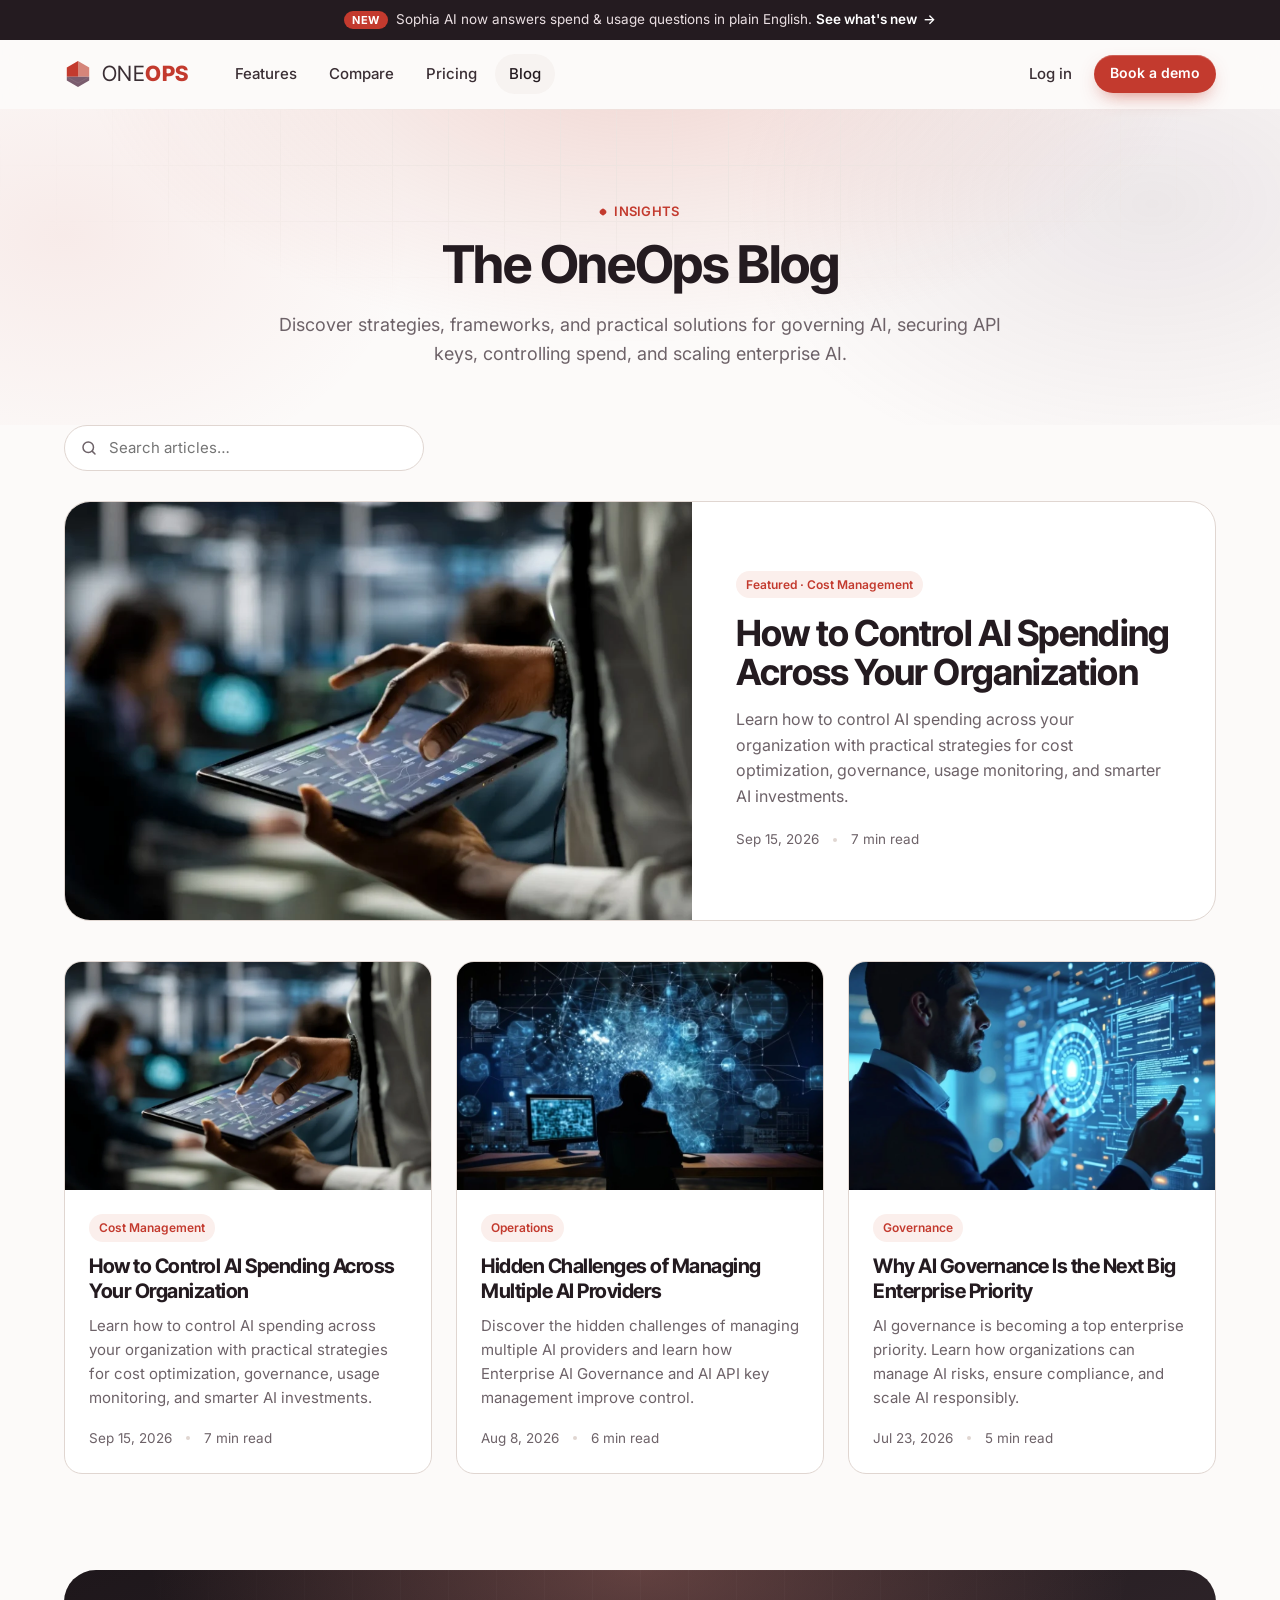
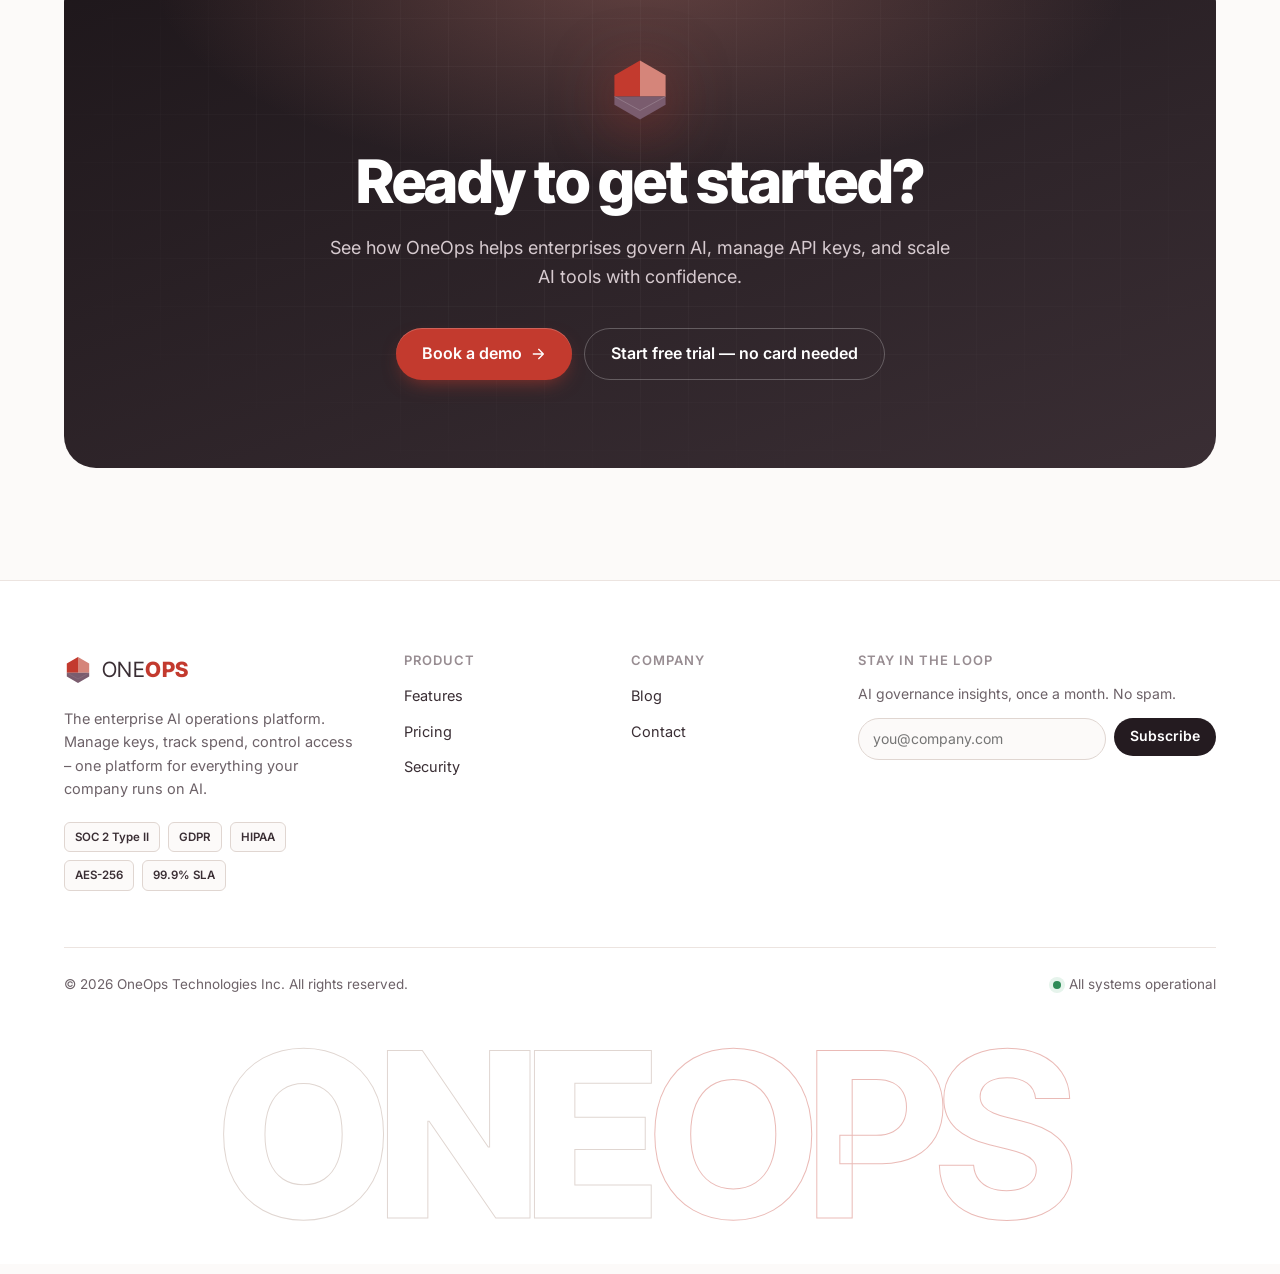
==== commit 3e11d3a3: "Remove dead links and non-functional buttons Drop placeholder footer links, social icons, the empty " ====
--- a/blog.html
+++ b/blog.html
@@ -80,12 +80,6 @@
 
   <div class="container">
     <div class="blog-tools reveal">
-      <div class="seg" role="group" aria-label="Filter by category">
-        <button type="button" class="active">All</button>
-        <button type="button">Cost Management</button>
-        <button type="button">Security</button>
-        <button type="button">Governance</button>
-      </div>
       <label class="search">
         <svg viewBox="0 0 24 24" fill="none" stroke="currentColor" stroke-width="2" stroke-linecap="round" stroke-linejoin="round" aria-hidden="true"><circle cx="11" cy="11" r="7"/><path d="M20 20l-3.5-3.5"/></svg>
         <span class="sr-only">Search articles</span>
@@ -161,15 +155,11 @@
       </div>
       <div>
         <h4>Product</h4>
-        <ul><li><a href="features.html">Features</a></li><li><a href="index.html#pricing">Pricing</a></li><li><a href="#">Changelog</a></li><li><a href="#">Docs</a></li><li><a href="index.html#security">Security</a></li></ul>
+        <ul><li><a href="features.html">Features</a></li><li><a href="index.html#pricing">Pricing</a></li><li><a href="index.html#security">Security</a></li></ul>
       </div>
       <div>
         <h4>Company</h4>
-        <ul><li><a href="#">About</a></li><li><a href="blog.html">Blog</a></li><li><a href="#">Careers</a></li><li><a href="#" data-open-demo>Contact</a></li><li><a href="#">Partners</a></li></ul>
-      </div>
-      <div>
-        <h4>Legal</h4>
-        <ul><li><a href="#">Privacy Policy</a></li><li><a href="#">Terms of Service</a></li><li><a href="#">Cookie Policy</a></li><li><a href="#">DPA</a></li></ul>
+        <ul><li><a href="blog.html">Blog</a></li><li><a href="#" data-open-demo>Contact</a></li></ul>
       </div>
       <div class="newsletter">
         <h4>Stay in the loop</h4>
@@ -184,11 +174,6 @@
     <div class="footer-bottom">
       <span>© <span data-year>2026</span> OneOps Technologies Inc. All rights reserved.</span>
       <span class="status-dot">All systems operational</span>
-      <div class="socials">
-        <a href="#" aria-label="LinkedIn"><svg viewBox="0 0 24 24" fill="currentColor"><path d="M4.98 3.5a2.5 2.5 0 1 1 0 5 2.5 2.5 0 0 1 0-5zM3 9h4v12H3zM9 9h3.8v1.7h.05c.53-1 1.83-2.05 3.77-2.05C20.6 8.65 21 11.2 21 14.5V21h-4v-5.8c0-1.4 0-3.2-1.95-3.2S12.8 13.5 12.8 15.1V21H9z"/></svg></a>
-        <a href="#" aria-label="X"><svg viewBox="0 0 24 24" fill="currentColor"><path d="M17.5 3h3.2l-7 8 8.2 10h-6.4l-5-6.2L4.8 21H1.6l7.5-8.6L1.2 3h6.6l4.5 5.7zm-1.1 16.2h1.8L6.7 4.7H4.8z"/></svg></a>
-        <a href="#" aria-label="GitHub"><svg viewBox="0 0 24 24" fill="currentColor"><path d="M12 2a10 10 0 0 0-3.16 19.49c.5.09.68-.22.68-.48v-1.7c-2.78.6-3.37-1.34-3.37-1.34-.45-1.16-1.11-1.47-1.11-1.47-.91-.62.07-.6.07-.6 1 .07 1.53 1.03 1.53 1.03.9 1.52 2.34 1.08 2.91.83.09-.65.35-1.08.63-1.33-2.22-.25-4.55-1.11-4.55-4.94 0-1.09.39-1.98 1.03-2.68-.1-.25-.45-1.27.1-2.64 0 0 .84-.27 2.75 1.02a9.6 9.6 0 0 1 5 0c1.91-1.3 2.75-1.02 2.75-1.02.55 1.37.2 2.39.1 2.64.64.7 1.03 1.59 1.03 2.68 0 3.84-2.34 4.68-4.57 4.93.36.31.68.92.68 1.85v2.74c0 .27.18.58.69.48A10 10 0 0 0 12 2z"/></svg></a>
-      </div>
     </div>
     <div class="footer-word" aria-hidden="true">ONE<b>OPS</b></div>
   </div>
--- a/css/style.css
+++ b/css/style.css
@@ -569,7 +569,7 @@
 
 /* Footer */
 .footer { border-top: 1px solid var(--line); padding: 72px 0 36px; background: var(--surface); }
-.footer-top { display: grid; grid-template-columns: 1.6fr repeat(3, 1fr) 1.4fr; gap: 40px; }
+.footer-top { display: grid; grid-template-columns: 1.6fr repeat(2, 1fr) 1.4fr; gap: 40px; }
 .footer-brand p { color: var(--muted); font-size: 14.5px; margin-top: 16px; max-width: 300px; }
 .footer h4 { font-family: var(--font); font-size: 13px; text-transform: uppercase; letter-spacing: .08em; color: var(--muted-2); margin-bottom: 16px; font-weight: 600; }
 .footer ul { display: grid; gap: 10px; }
@@ -763,8 +763,8 @@
 
 /* ---------- Responsive ---------- */
 @media (max-width: 1080px) {
-  .footer-top { grid-template-columns: 1fr 1fr 1fr; }
-  .footer-brand, .newsletter { grid-column: span 3; }
+  .footer-top { grid-template-columns: 1fr 1fr; }
+  .footer-brand, .newsletter { grid-column: span 2; }
   .trust { grid-template-columns: repeat(3, 1fr); }
   .feature { gap: 48px; }
   .tabs-wrap { grid-template-columns: 1fr; }
